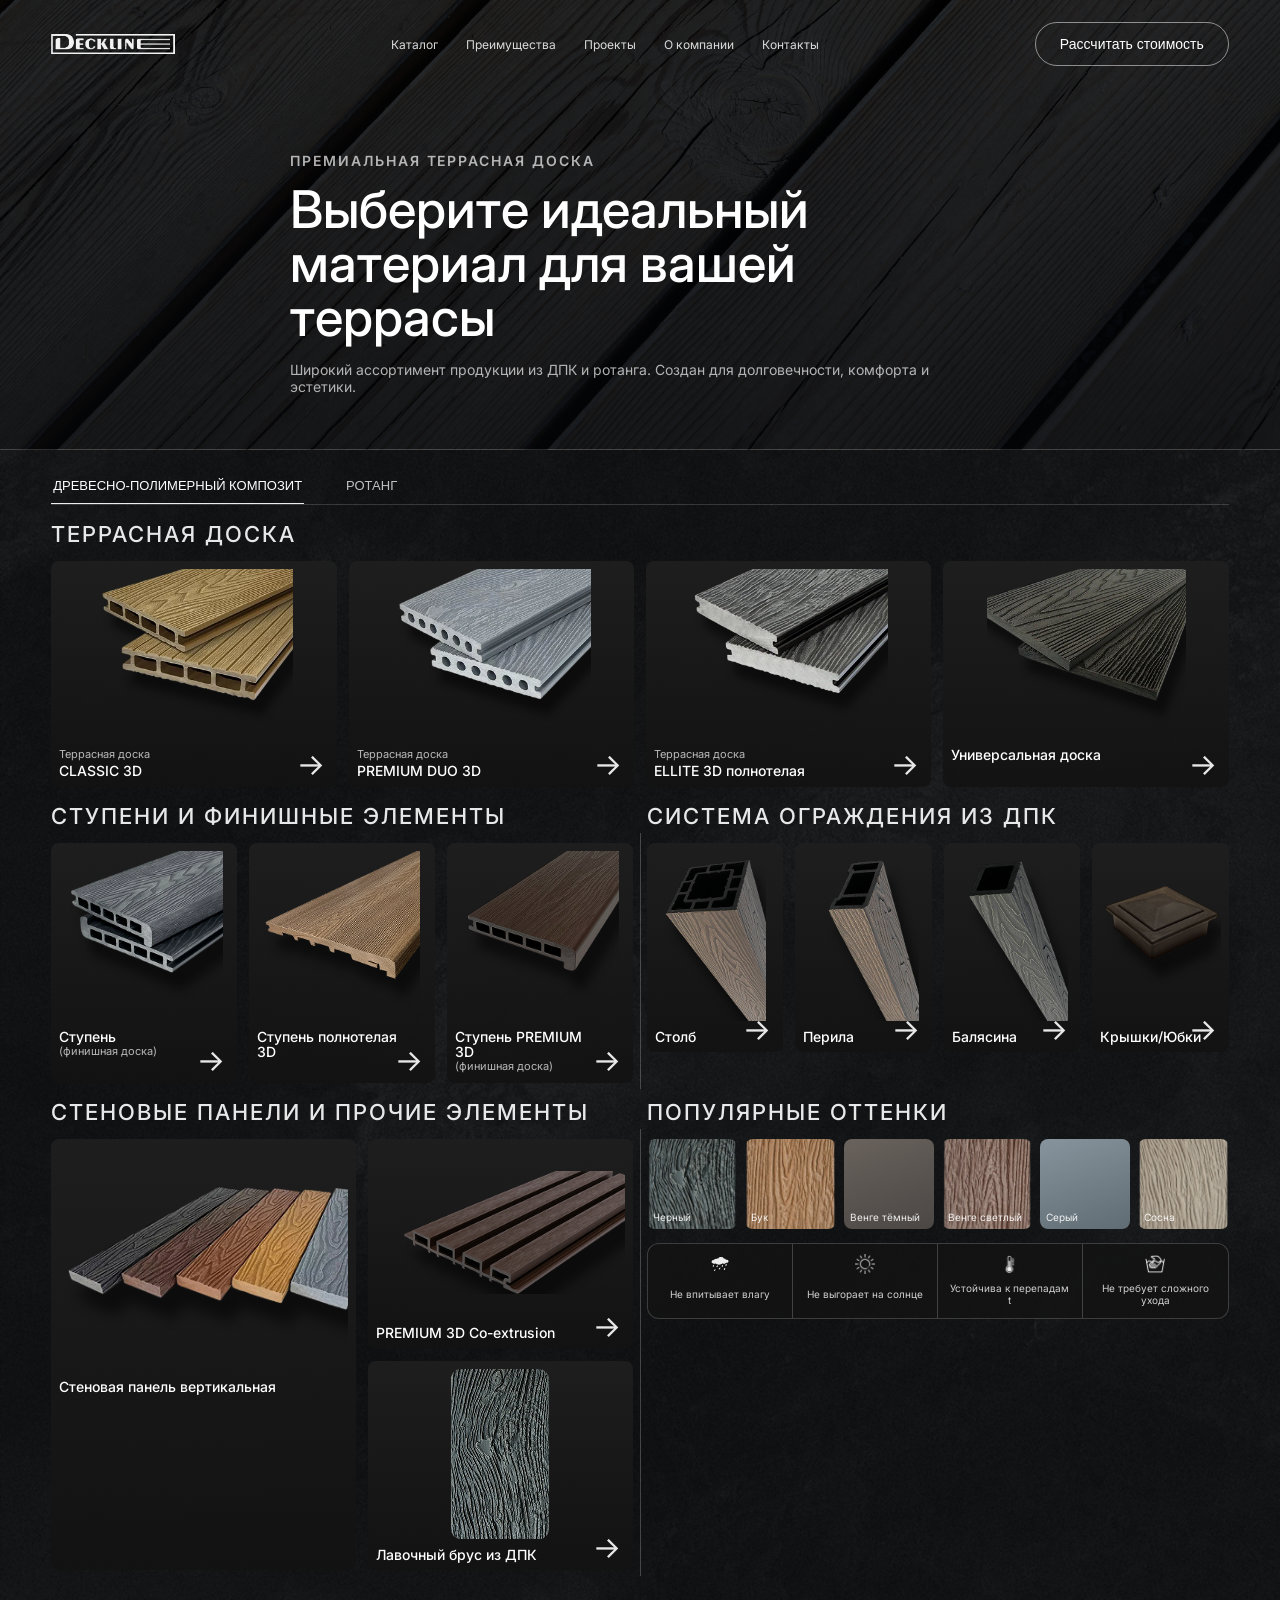
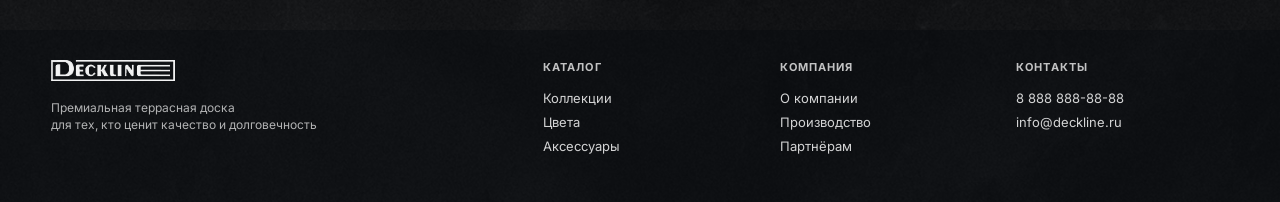
==== catalog.html @ cb23914c "first commit" ====
<!DOCTYPE html>
<html lang="ru">
<head>
  <meta charset="UTF-8">
  <meta name="viewport" content="width=device-width, initial-scale=1.0">
  <title>Deckline - Каталог</title>
  <link rel="stylesheet" href="style.css">
  <link href="https://fonts.googleapis.com/css2?family=Inter:wght@300;400;500;600;700&display=swap" rel="stylesheet">
</head>
<body class="catalog-page">
  <header class="header is-scrolled">
    <div class="container header__inner">
      <a class="logo" href="index.html"><img src="img/logo.png" alt="Deckline"></a>
      <nav class="nav" id="mainNav">
        <a href="catalog.html">Каталог</a>
        <a href="index.html#advantages">Преимущества</a>
        <a href="index.html#projects">Проекты</a>
        <a href="index.html#about">О компании</a>
        <a href="#contacts">Контакты</a>
      </nav>
      <div class="header__actions">
        <button class="button button--outline">Рассчитать стоимость</button>
        <button class="menu-toggle" id="menuToggle" aria-label="Открыть меню">☰</button>
      </div>
    </div>
  </header>

  <main>
    <section class="catalog-hero">
      <div class="catalog-hero__overlay"></div>
      <div class="container catalog-hero__inner">
        <p class="eyebrow">ПРЕМИАЛЬНАЯ ТЕРРАСНАЯ ДОСКА</p>
        <h1>Выберите идеальный<br>материал для вашей террасы</h1>
        <p>Широкий ассортимент продукции из ДПК и ротанга. Создан для долговечности, комфорта и эстетики.</p>
      </div>
    </section>

    <section class="catalog-panel">
      <div class="container">
        <div class="material-tabs">
          <button class="material-tab is-active" data-tab="dpk">ДРЕВЕСНО-ПОЛИМЕРНЫЙ КОМПОЗИТ</button>
          <button class="material-tab" data-tab="rotang">РОТАНГ</button>
        </div>

        <div class="material-content is-active" data-content="dpk">
          <div class="catalog-block">
            <h3>ТЕРРАСНАЯ ДОСКА</h3>
            <div class="catalog-cards catalog-cards--4">
              <article class="product-card"><div class="product-visual wood-1"></div><p class="product-card__meta">Террасная доска</p><h4>CLASSIC 3D</h4><span class="product-card__arrow">→</span></article>
              <article class="product-card"><div class="product-visual wood-2"></div><p class="product-card__meta">Террасная доска</p><h4>PREMIUM DUO 3D</h4><span class="product-card__arrow">→</span></article>
              <article class="product-card"><div class="product-visual wood-3"></div><p class="product-card__meta">Террасная доска</p><h4>ELLITE 3D полнотелая</h4><span class="product-card__arrow">→</span></article>
              <article class="product-card"><div class="product-visual wood-4"></div><h4>Универсальная доска</h4><span class="product-card__arrow">→</span></article>
            </div>
          </div>

          <div class="catalog-two-cols">
            <div class="catalog-block">
              <h3>СТУПЕНИ И ФИНИШНЫЕ ЭЛЕМЕНТЫ</h3>
              <div class="catalog-cards catalog-cards--3">
                <article class="product-card"><div class="product-visual gray-1"></div><h4>Ступень</h4><p class="product-card__meta">(финишная доска)</p><span class="product-card__arrow">→</span></article>
                <article class="product-card"><div class="product-visual beige-1"></div><h4>Ступень полнотелая 3D</h4><span class="product-card__arrow">→</span></article>
                <article class="product-card"><div class="product-visual brown-1"></div><h4>Ступень PREMIUM 3D</h4><p class="product-card__meta">(финишная доска)</p><span class="product-card__arrow">→</span></article>
              </div>
            </div>
            <div class="catalog-block">
              <h3>СИСТЕМА ОГРАЖДЕНИЯ ИЗ ДПК</h3>
              <div class="catalog-cards catalog-cards--4">
                <article class="product-card"><div class="product-visual dark-1"></div><h4>Столб</h4><span class="product-card__arrow">→</span></article>
                <article class="product-card"><div class="product-visual dark-2"></div><h4>Перила</h4><span class="product-card__arrow">→</span></article>
                <article class="product-card"><div class="product-visual dark-3"></div><h4>Балясина</h4><span class="product-card__arrow">→</span></article>
                <article class="product-card"><div class="product-visual dark-4"></div><h4>Крышки/Юбки</h4><span class="product-card__arrow">→</span></article>
              </div>
            </div>
          </div>

          <div class="catalog-two-cols">
            <div class="catalog-block">
              <h3>СТЕНОВЫЕ ПАНЕЛИ И ПРОЧИЕ ЭЛЕМЕНТЫ</h3>
              <div class="catalog-cards catalog-cards--2">
                <article class="product-card product-card--tall"><div class="product-visual panel-1"></div><h4>Стеновая панель вертикальная</h4></article>
                <div class="catalog-stack">
                  <article class="product-card"><div class="product-visual panel-2"></div><h4>PREMIUM 3D Co-extrusion</h4><span class="product-card__arrow">→</span></article>
                  <article class="product-card"><div class="product-visual panel-3"></div><h4>Лавочный брус из ДПК</h4><span class="product-card__arrow">→</span></article>
                </div>
              </div>
            </div>
            <div class="catalog-block">
              <h3>ПОПУЛЯРНЫЕ ОТТЕНКИ</h3>
              <div class="shades-row">
                <div class="shade shade-1"><span>Черный</span></div>
                <div class="shade shade-2"><span>Бук</span></div>
                <div class="shade shade-3"><span>Венге тёмный</span></div>
                <div class="shade shade-4"><span>Венге светлый</span></div>
                <div class="shade shade-5"><span>Серый</span></div>
                <div class="shade shade-6"><span>Сосна</span></div>
              </div>
              <div class="feature-mini">
                <div><img src="img/pain.png" alt="">Не впитывает влагу</div>
                <div><img src="img/san.png" alt="">Не выгорает на солнце</div>
                <div><img src="img/temp.png" alt="">Устойчива к перепадам t</div>
                <div><img src="img/woter.png" alt="">Не требует сложного ухода</div>
              </div>
            </div>
          </div>
        </div>

        <div class="material-content" data-content="rotang">
          <div class="catalog-block">
            <h3>РОТАНГ</h3>
            <div class="catalog-cards catalog-cards--4">
              <article class="product-card"><div class="product-visual rattan-1"></div><h4>Искусственный ротанг «ПМ-6»</h4><span class="product-card__arrow">→</span></article>
              <article class="product-card"><div class="product-visual rattan-2"></div><h4>Искусственный ротанг «ПМ-9»</h4><span class="product-card__arrow">→</span></article>
              <article class="product-card"><div class="product-visual rattan-3"></div><h4>Искусственный ротанг «ЛЕНТА»</h4><span class="product-card__arrow">→</span></article>
              <article class="product-card"><div class="product-visual rattan-4"></div><h4>Искусственный ротанг «ТРУБКА»</h4><span class="product-card__arrow">→</span></article>
            </div>
          </div>
        </div>
      </div>
    </section>
  </main>

  <footer class="footer" id="contacts">
    <div class="container footer__inner">
      <div class="footer__brand">
        <a class="logo" href="index.html"><img src="img/logo.png" alt="Deckline"></a>
        <p>Премиальная террасная доска<br>для тех, кто ценит качество и долговечность</p>
      </div>
      <div class="footer__column">
        <h4>КАТАЛОГ</h4>
        <a href="#">Коллекции</a>
        <a href="#">Цвета</a>
        <a href="#">Аксессуары</a>
      </div>
      <div class="footer__column">
        <h4>КОМПАНИЯ</h4>
        <a href="#">О компании</a>
        <a href="#">Производство</a>
        <a href="#">Партнёрам</a>
      </div>
      <div class="footer__column">
        <h4>КОНТАКТЫ</h4>
        <a href="tel:+78888888888">8 888 888-88-88</a>
        <a href="mailto:info@deckline.ru">info@deckline.ru</a>
      </div>
    </div>
  </footer>

  <div class="product-modal" id="productModal" aria-hidden="true">
    <div class="product-modal__backdrop" id="productModalBackdrop"></div>
    <div class="product-modal__dialog" role="dialog" aria-modal="true" aria-labelledby="productModalTitle">
      <button class="product-modal__close" id="productModalClose" aria-label="Закрыть карточку товара">×</button>

      <div class="product-modal__layout">
        <section class="product-modal__gallery">
          <div class="product-modal__main-image product-visual wood-1" id="productMainImage"></div>
          <div class="product-modal__thumbs" id="productThumbs"></div>
        </section>

        <section class="product-modal__info">
          <p class="eyebrow">КАРТОЧКА ТОВАРА</p>
          <h2 id="productModalTitle">CLASSIC 3D</h2>
          <p class="product-modal__description" id="productDescription">
            Террасная доска с глубоким тиснением под натуральную текстуру дерева для частных и коммерческих объектов.
          </p>

          <div class="size-scheme" id="sizeScheme">
            <h3>Схема размеров</h3>
            <div class="size-scheme__drawing">
              <div class="size-scheme__board"></div>
              <span class="size-label size-label--top" id="sizeLength">2200 мм</span>
              <span class="size-label size-label--left" id="sizeWidth">146 мм</span>
              <span class="size-label size-label--right" id="sizeHeight">23 мм</span>
            </div>
          </div>

          <div class="product-specs">
            <h3>Характеристики</h3>
            <ul id="productSpecsList"></ul>
          </div>
        </section>
      </div>
    </div>
  </div>

  <script src="script.js"></script>
</body>
</html>
---- style.css ----
* {
  margin: 0;
  padding: 0;
  box-sizing: border-box;
}

:root {
  --bg: #0055ff;
  --surface: #ca7506;
  --line: rgba(255, 255, 255, 0.16);
  --text-soft: rgba(255, 255, 255, 0.68);
}

html {
  scroll-behavior: smooth;
}

body {
  font-family: "Inter", sans-serif;
  color: #fff;
  background: var(--bg);
  background-image: url("img/фон сайта.png");
  background-repeat: no-repeat;
  background-position: center top;
  background-size: cover;
  background-attachment: fixed;
  overflow-x: hidden;
}

a {
  color: inherit;
  text-decoration: none;
}

.container {
  width: min(1240px, 92vw);
  margin: 0 auto;
}

.eyebrow {
  letter-spacing: 0.14em;
  font-size: 11px;
  font-weight: 600;
  color: rgba(255, 255, 255, 0.82);
}

.button {
  display: inline-flex;
  align-items: center;
  justify-content: center;
  gap: 12px;
  border-radius: 999px;
  font-size: 14px;
  font-weight: 500;
  border: 1px solid transparent;
  transition: 0.25s ease;
}

.button span {
  font-size: 18px;
  line-height: 1;
}

.button--outline {
  padding: 13px 24px;
  border-color: rgba(255, 255, 255, 0.5);
  background: transparent;
  color: #fff;
}

.button--outline:hover {
  background: rgba(255, 255, 255, 0.12);
}

.button--primary {
  padding: 15px 24px;
  border-color: rgba(255, 255, 255, 0.55);
  background: rgba(6, 7, 10, 0.45);
  width: fit-content;
}

.button--primary:hover {
  background: rgba(255, 255, 255, 0.16);
}

.header {
  position: fixed;
  inset: 0 0 auto;
  z-index: 60;
  padding: 22px 0;
  border-bottom: 1px solid transparent;
  transition: 0.25s ease;
}

.header.is-scrolled {
  background: rgba(7, 9, 13, 0.9);
  backdrop-filter: blur(8px);
  border-bottom-color: var(--line);
}

.header__inner {
  display: flex;
  align-items: center;
  justify-content: space-between;
  gap: 24px;
}

.logo img {
  display: block;
  width: 124px;
  opacity: 0.95;
}

.nav {
  display: flex;
  align-items: center;
  gap: 28px;
}

.nav a {
  font-size: 12px;
  color: rgba(255, 255, 255, 0.84);
}

.header__actions {
  display: flex;
  align-items: center;
  gap: 14px;
}

.menu-toggle {
  width: 42px;
  height: 42px;
  border: 1px solid rgba(255, 255, 255, 0.55);
  border-radius: 50%;
  background: transparent;
  color: #fff;
  font-size: 18px;
  display: none;
}

.hero {
  min-height: 100vh;
  padding: 150px 0 96px;
  background:
    url("img/hero-main.png"),
    linear-gradient(95deg, rgba(4, 5, 9, 0.78), rgba(4, 5, 9, 0.2)),
    radial-gradient(circle at 74% 60%, rgba(246, 142, 34, 0.24), rgba(12, 15, 20, 0)),
    linear-gradient(120deg, #0d1118 0%, #111722 0%, #16120f 0%);
  background-repeat: no-repeat;
  background-size: cover;
  background-position: center;
  position: relative;
  overflow: hidden;
}

.hero::before {
  content: "";
  position: absolute;
  inset: 0;
  background: linear-gradient(to top, rgba(7, 9, 13, 0.9), rgba(7, 9, 13, 0.2) 45%, rgba(7, 9, 13, 0.65));
}

.hero__inner {
  position: relative;
  z-index: 3;
  max-width: 680px;
  margin-left: 120px;
  margin-top: 120px;
  text-align: left;
  min-height: calc(100vh - 260px);
  display: flex;
  flex-direction: column;
}

@media (max-width: 760px) {
  .hero__inner {
    margin-left: 0;
    margin-top: 0;
    min-height: auto;
  }
}

.hero h1 {
  margin-top: 18px;
  font-size: clamp(42px, 6vw, 56px);
  line-height: 0.96;
  font-weight: 500;
}

.hero__description {
  margin-top: 20px;
  max-width: 540px;
  font-size: 14px;
  line-height: 1.6;
  color: var(--text-soft);
}

.hero .button--primary {
  margin-top: 12px;
}

.hero__scroll {
  margin-top: auto;
  padding-top: 26px;
  font-size: 11px;
  color: rgba(255, 255, 255, 0.56);
}

.advantages {
  border-top: 1px solid var(--line);
  border-bottom: 1px solid var(--line);
  background: rgba(10, 13, 19, 0.62);
  padding: 42px 0 48px;
}

.advantages__row {
  margin-top: 18px;
  display: grid;
  grid-template-columns: minmax(240px, 280px) 1fr;
  gap: 30px;
}

.advantages h2 {
  font-size: clamp(34px, 4vw, 44px);
  line-height: 0.98;
  font-weight: 500;
}

.advantages__grid {
  display: grid;
  grid-template-columns: repeat(4, minmax(0, 1fr));
}

.advantage {
  padding: 8px 24px;
  border-left: 1px solid var(--line);
}

.advantage__icon {
  width: 34px;
  height: 34px;
  display: grid;
  place-items: center;
  border: 1px solid rgba(255, 255, 255, 0.38);
  border-radius: 50%;
  margin-bottom: 18px;
  color: rgba(255, 255, 255, 0.84);
}

.advantage__icon img {
  width: 18px;
  height: 18px;
  object-fit: contain;
}

.advantage h3 {
  font-size: 22px;
  font-weight: 500;
  margin-bottom: 6px;
}

.advantage p {
  font-size: 12px;
  color: var(--text-soft);
}

.technology {
  position: relative;
  padding: 34px 0 28px;
  background:
    linear-gradient(to top, rgba(7, 9, 13, 0.74), rgba(7, 9, 13, 0.22)),
    url("img/tehnology.png"),
    radial-gradient(circle at 66% 20%, rgba(93, 123, 152, 0.25), rgba(0, 0, 0, 0)),
    linear-gradient(120deg, #1f1912 0%, #161d2c 52%, #0c111a 100%);
  background-repeat: no-repeat;
  background-position: center;
  background-size: cover;
  border-bottom: 1px solid var(--line);
}

.technology__overlay {
  position: absolute;
  inset: 0;
  background: linear-gradient(to top, rgba(7, 9, 13, 0.66), rgba(7, 9, 13, 0.16));
}

.technology__inner {
  position: relative;
  z-index: 2;
  min-height: 350px;
  display: flex;
  flex-direction: column;
  justify-content: space-between;
}

.technology__top {
  display: block;
}

.technology__lead {
  max-width: 320px;
}

.technology h2 {
  margin-top: 16px;
  font-size: clamp(38px, 4.6vw, 48px);
  line-height: 0.98;
  font-weight: 500;
}

.technology__description {
  margin-top: 16px;
  max-width: 280px;
  color: var(--text-soft);
  line-height: 1.55;
  font-size: 14px;
}

.technology__badges {
  display: flex;
  gap: 12px;
  margin-top: 22px;
}

.technology__badges span {
  width: 44px;
  height: 44px;
  border: 1px solid rgba(255, 255, 255, 0.4);
  border-radius: 50%;
  display: grid;
  place-items: center;
  color: rgba(255, 255, 255, 0.86);
}

.technology__badges img {
  width: 18px;
  height: 18px;
  object-fit: contain;
}

.technology__list {
  margin-top: 30px;
  display: grid;
  grid-template-columns: repeat(3, minmax(0, 1fr));
  gap: 22px;
}

.technology__list div {
  font-size: 13px;
  color: rgba(255, 255, 255, 0.85);
  padding-right: 12px;
  padding-top: 14px;
  border-top: 1px solid rgba(255, 255, 255, 0.35);
  line-height: 1.35;
}

.technology__list b {
  display: inline-block;
  margin-right: 8px;
  color: rgba(255, 255, 255, 0.58);
  font-weight: 500;
}

.catalog {
  padding: 68px 0 74px;
  border-bottom: 1px solid var(--line);
  background: rgba(9, 11, 16, 0.58);
}

.catalog__inner {
  display: grid;
  grid-template-columns: minmax(250px, 360px) 1fr;
  gap: 36px;
  align-items: start;
}

.catalog h2 {
  margin-top: 14px;
  font-size: clamp(36px, 4.3vw, 54px);
  line-height: 0.95;
  font-weight: 500;
}

.catalog__left p {
  margin-top: 18px;
  max-width: 280px;
  font-size: 14px;
  line-height: 1.5;
  color: var(--text-soft);
}

.catalog__left .button {
  margin-top: 28px;
}

.catalog__grid {
  display: grid;
  grid-template-columns: repeat(4, minmax(130px, 1fr));
  gap: 14px;
}

.card {
  height: 330px;
  border-radius: 12px;
  border: none;
  overflow: hidden;
  padding: 18px 14px;
  display: flex;
  flex-direction: column;
  justify-content: flex-end;
  background-size: cover;
  background-position: center;
}

.card h3 {
  font-size: 13px;
  letter-spacing: 0.06em;
  font-weight: 600;
}

.card p {
  margin-top: 4px;
  color: rgba(255, 255, 255, 0.75);
  font-size: 11px;
}

.card--1 {
  background-image: linear-gradient(rgba(20, 13, 8, 0.15), rgba(20, 13, 8, 0.58)), url("img/NATUR.png");
}

.card--2 {
  background-image: linear-gradient(rgba(13, 15, 20, 0.14), rgba(13, 15, 20, 0.58)), url("img/GRAPHITE.png");
}

.card--3 {
  background-image: linear-gradient(rgba(26, 16, 11, 0.16), rgba(26, 16, 11, 0.58)), url("img/BROWN.png");
}

.card--4 {
  background-image: linear-gradient(rgba(29, 23, 18, 0.14), rgba(29, 23, 18, 0.5)), url("img/LIGHT.png");
}

.footer {
  background: rgba(8, 10, 15, 0.62);
  padding: 30px 0 40px;
}

.footer__inner {
  display: grid;
  grid-template-columns: 2.2fr repeat(3, 1fr);
  gap: 24px;
}

.footer__brand p {
  margin-top: 18px;
  max-width: 280px;
  color: var(--text-soft);
  line-height: 1.45;
  font-size: 12px;
}

.footer__column h4 {
  font-size: 11px;
  letter-spacing: 0.1em;
  margin-bottom: 16px;
  color: rgba(255, 255, 255, 0.75);
}

.footer__column a {
  display: block;
  margin-bottom: 8px;
  font-size: 13px;
  color: rgba(255, 255, 255, 0.82);
}

@media (max-width: 1080px) {
  .nav {
    position: fixed;
    top: 86px;
    right: 4vw;
    left: 4vw;
    background: rgba(9, 12, 18, 0.98);
    border: 1px solid var(--line);
    border-radius: 14px;
    padding: 16px;
    flex-direction: column;
    align-items: flex-start;
    transform: scale(0.97);
    opacity: 0;
    pointer-events: none;
    transition: 0.2s ease;
  }

  .nav.is-open {
    opacity: 1;
    pointer-events: auto;
    transform: scale(1);
  }

  .menu-toggle {
    display: inline-grid;
    place-items: center;
  }

  .header__actions .button {
    display: none;
  }

  .advantages__grid {
    grid-template-columns: repeat(2, minmax(0, 1fr));
  }

  .catalog__grid {
    grid-template-columns: repeat(2, minmax(130px, 1fr));
  }

  .footer__inner {
    grid-template-columns: repeat(2, 1fr);
  }
}

@media (max-width: 760px) {
  .hero {
    min-height: 86vh;
  }

  .advantages__row,
  .catalog__inner,
  .technology__list,
  .footer__inner {
    grid-template-columns: 1fr;
  }

  .advantages__grid {
    grid-template-columns: 1fr;
  }

  .advantage {
    border-left: none;
    border-top: 1px solid var(--line);
    padding: 18px 0;
  }

  .technology__top {
    flex-direction: column;
    align-items: flex-start;
  }

  .catalog__grid {
    grid-template-columns: 1fr 1fr;
  }

  .card {
    height: 240px;
  }
}

.catalog-page {
  background-color: transparent;
}

.catalog-hero {
  position: relative;
  padding: 136px 0 54px;
  border-bottom: 1px solid var(--line);
  background:
    url("img/catalog-bg.png") center center / cover no-repeat;
}

.catalog-hero__overlay {
  position: absolute;
  inset: 0;
  background: linear-gradient(
    to top,
    rgba(6, 8, 13, 0.45),
    rgba(6, 8, 13, 0.08)
  );
}

.catalog-hero__inner {
  position: relative;
  z-index: 2;
  max-width: 700px;
}
.catalog-hero h1 {
  margin-top: 14px;
  font-size: clamp(36px, 5vw, 52px);
  line-height: 1.04;
  font-weight: 500;
}

.catalog-hero p {
  margin-top: 16px;
  color: var(--text-soft);
  font-size: 14px;
}

.catalog-panel {
  padding: 16px 0 44px;
  background: rgba(7, 10, 15, 0.34);
}

.material-tabs {
  display: flex;
  gap: 40px;
  border-bottom: 1px solid var(--line);
  margin-bottom: 16px;
}

.material-tab {
  background: transparent;
  color: rgba(255, 255, 255, 0.74);
  border: none;
  border-bottom: 1px solid transparent;
  padding: 12px 2px 10px;
  font-size: 13px;
  letter-spacing: 0;
  font-weight: 500;
  cursor: pointer;
}

.material-tab.is-active {
  color: #fff;
  border-bottom-color: rgba(255, 255, 255, 0.92);
}

.material-content {
  display: none;
}

.material-content.is-active {
  display: block;
}

.catalog-block {
  margin-bottom: 16px;
  border: none;
  border-radius: 0;
  padding: 0;
  background: transparent;
}

.catalog-block h3 {
  font-size: 22px;
  letter-spacing: 0.09em;
  color: rgba(255, 255, 255, 0.9);
  margin-bottom: 14px;
  font-weight: 500;
}

.catalog-cards {
  display: grid;
  gap: 12px;
}

.catalog-cards--4 {
  grid-template-columns: repeat(4, minmax(0, 1fr));
}

.catalog-cards--3 {
  grid-template-columns: repeat(3, minmax(0, 1fr));
}

.catalog-cards--2 {
  grid-template-columns: 1.15fr 1fr;
}

.catalog-two-cols {
  display: grid;
  grid-template-columns: 1fr 1fr;
  gap: 14px;
  position: relative;
}

.catalog-two-cols::before {
  content: "";
  position: absolute;
  left: 50%;
  top: 30px;
  bottom: 10px;
  width: 1px;
  background: rgba(255, 255, 255, 0.22);
}

.catalog-stack {
  display: grid;
  gap: 12px;
}

.product-card {
  border: none;
  border-radius: 8px;
  padding: 8px;
  background: linear-gradient(180deg, rgba(30, 30, 30, 0.96), rgba(18, 18, 18, 0.92));
  cursor: pointer;
  transition: transform 0.2s ease, box-shadow 0.2s ease;
  position: relative;
}

.product-card:hover {
  transform: translateY(-2px);
  box-shadow: 0 8px 24px rgba(0, 0, 0, 0.36);
}

.product-visual {
  height: 170px;
  border-radius: 6px;
  margin-bottom: 8px;
  border: none;
  background-size: contain;
  background-position: center center;
  background-repeat: no-repeat;
}

.product-card--tall .product-visual {
  height: 224px;
}

.product-card h4 {
  font-size: 14px;
  font-weight: 500;
  line-height: 1.1;
  max-width: 86%;
}

.product-card__meta {
  font-size: 11px;
  color: rgba(255, 255, 255, 0.7);
  margin-bottom: 2px;
}

.product-card__arrow {
  position: absolute;
  right: 12px;
  bottom: 8px;
  font-size: 30px;
  color: rgba(255, 255, 255, 0.9);
  line-height: 1;
}

.shades-row {
  display: grid;
  grid-template-columns: repeat(6, minmax(0, 1fr));
  gap: 8px;
}

.shade {
  border-radius: 8px;
  height: 90px;
  border: none;
  position: relative;
  overflow: hidden;
  background-size: cover;
  background-position: center;
}

.shade span {
  position: absolute;
  left: 6px;
  right: 6px;
  bottom: 6px;
  font-size: 10px;
  color: rgba(255, 255, 255, 0.9);
}

.feature-mini {
  margin-top: 14px;
  display: grid;
  grid-template-columns: repeat(4, minmax(0, 1fr));
  gap: 0;
  border: 1px solid rgba(255, 255, 255, 0.18);
  border-radius: 12px;
  overflow: hidden;
  background: rgba(20, 20, 20, 0.84);
}

.feature-mini div {
  border: none;
  border-right: 1px solid rgba(255, 255, 255, 0.2);
  padding: 10px 10px 12px;
  text-align: center;
  font-size: 10px;
  color: rgba(255, 255, 255, 0.8);
  display: grid;
  gap: 8px;
  justify-items: center;
}

.feature-mini div:last-child {
  border-right: none;
}

.feature-mini img {
  width: 20px;
  height: 20px;
  object-fit: contain;
}

.wood-1 { background-image: url("img/CLASSIC 3D.png"); }
.wood-2 { background-image: url("img/PREMIUM DUO 3D.png"); }
.wood-3 { background-image: url("img/ELLITE 3D.png"); }
.wood-4 { background-image: url("img/universal-board.png"); }
.gray-1 { background-image: url("img/step-finish.png"); }
.beige-1 { background-image: url("img/step-solid-3d.png"); }
.brown-1 { background-image: url("img/step-premium-3d.png"); }
.dark-1 { background-image: url("img/post.png"); }
.dark-2 { background-image: url("img/rail.png"); }
.dark-3 { background-image: url("img/baluster.png"); }
.dark-4 { background-image: url("img/cap-skirt.png"); }
.panel-1 { background-image: url("img/wall-panel.png"); }
.panel-2 { background-image: url("img/PREMIUM Co extrusion.png"); }
.panel-3 { background-image: url("img/bench-beam.png"); }
.shade-1 { background-image: url("img/GRAPHITE.png"); }
.shade-2 { background-image: url("img/NATUR.png"); }
.shade-3 { background: linear-gradient(160deg, #69625d, #4b4744); }
.shade-4 { background-image: url("img/BROWN.png"); }
.shade-5 { background: linear-gradient(160deg, #87949d, #5f6c73); }
.shade-6 { background-image: url("img/LIGHT.png"); }
.rattan-1 { background: radial-gradient(circle at 12px 12px, #b58b85 8px, #7f5f5a 9px); background-size: 24px 24px; }
.rattan-2 { background: radial-gradient(circle at 12px 12px, #9da2a6 8px, #666f79 9px); background-size: 24px 24px; }
.rattan-3 { background: repeating-linear-gradient(45deg, #84715f 0 10px, #5f4f43 10px 20px); }
.rattan-4 { background: repeating-linear-gradient(0deg, #5e57aa 0 8px, #3f3a78 8px 16px); }

body.modal-open .header,
body.modal-open main,
body.modal-open .footer {
  filter: blur(8px);
}

body.modal-open {
  overflow: hidden;
}

.product-modal {
  position: fixed;
  inset: 0;
  z-index: 120;
  display: none;
}

.product-modal.is-open {
  display: block;
}

.product-modal__backdrop {
  position: absolute;
  inset: 0;
  background: rgba(2, 4, 8, 0.54);
}

.product-modal__dialog {
  position: relative;
  width: min(1040px, 92vw);
  max-height: 90vh;
  overflow: auto;
  margin: 5vh auto;
  border-radius: 16px;
  border: 1px solid rgba(255, 255, 255, 0.2);
  background: linear-gradient(145deg, #0d121b, #090c12);
  box-shadow: 0 22px 70px rgba(0, 0, 0, 0.56);
  padding: 22px;
}

.product-modal__close {
  position: absolute;
  right: 14px;
  top: 12px;
  width: 36px;
  height: 36px;
  border-radius: 50%;
  border: 1px solid rgba(255, 255, 255, 0.32);
  background: rgba(11, 15, 22, 0.82);
  color: #fff;
  font-size: 24px;
  line-height: 1;
  cursor: pointer;
}

.product-modal__layout {
  display: grid;
  grid-template-columns: minmax(280px, 420px) 1fr;
  gap: 24px;
}

.product-modal__main-image {
  height: 280px;
  border-radius: 12px;
  margin-bottom: 10px;
}

.product-modal__thumbs {
  display: grid;
  grid-template-columns: repeat(3, minmax(0, 1fr));
  gap: 8px;
}

.product-modal__thumb {
  height: 82px;
  border-radius: 8px;
  border: 1px solid rgba(255, 255, 255, 0.26);
  cursor: pointer;
  opacity: 0.85;
}

.product-modal__thumb.is-active {
  opacity: 1;
  border-color: rgba(255, 255, 255, 0.58);
}

.product-modal__info h2 {
  margin-top: 8px;
  font-size: 30px;
  font-weight: 500;
}

.product-modal__description {
  margin-top: 14px;
  color: var(--text-soft);
  line-height: 1.5;
  font-size: 14px;
}

.size-scheme,
.product-specs {
  margin-top: 18px;
  border: 1px solid rgba(255, 255, 255, 0.16);
  border-radius: 12px;
  padding: 14px;
  background: rgba(255, 255, 255, 0.03);
}

.size-scheme h3,
.product-specs h3 {
  font-size: 14px;
  margin-bottom: 10px;
}

.size-scheme__drawing {
  position: relative;
  height: 148px;
  border-radius: 8px;
  border: 1px dashed rgba(255, 255, 255, 0.2);
}

.size-scheme__board {
  position: absolute;
  left: 18%;
  top: 34%;
  width: 64%;
  height: 38%;
  border-radius: 8px;
  border: 1px solid rgba(255, 255, 255, 0.35);
  background: linear-gradient(145deg, rgba(216, 165, 113, 0.2), rgba(46, 36, 28, 0.2));
}

.size-label {
  position: absolute;
  font-size: 12px;
  color: rgba(255, 255, 255, 0.84);
  background: rgba(5, 8, 12, 0.75);
  padding: 2px 6px;
  border-radius: 6px;
}

.size-label--top {
  left: 50%;
  top: 6px;
  transform: translateX(-50%);
}

.size-label--left {
  left: 8px;
  top: 50%;
  transform: translateY(-50%);
}

.size-label--right {
  right: 8px;
  top: 50%;
  transform: translateY(-50%);
}

.product-specs ul {
  list-style: none;
  display: grid;
  gap: 8px;
}

.product-specs li {
  padding: 8px 10px;
  border-radius: 8px;
  border: 1px solid rgba(255, 255, 255, 0.15);
  font-size: 13px;
  color: rgba(255, 255, 255, 0.88);
}

@media (max-width: 1080px) {
  .catalog-cards--4 {
    grid-template-columns: repeat(2, minmax(0, 1fr));
  }

  .shades-row {
    grid-template-columns: repeat(3, minmax(0, 1fr));
  }

  .feature-mini {
    grid-template-columns: repeat(2, minmax(0, 1fr));
  }

  .material-tab {
    font-size: 16px;
  }

  .catalog-two-cols::before {
    display: none;
  }

  .product-modal__layout {
    grid-template-columns: 1fr;
  }
}

@media (max-width: 760px) {
  .catalog-two-cols,
  .catalog-cards--3,
  .catalog-cards--2 {
    grid-template-columns: 1fr;
  }

  .catalog-cards--4 {
    grid-template-columns: 1fr;
  }

  .shades-row,
  .feature-mini {
    grid-template-columns: 1fr 1fr;
  }

  .feature-mini div {
    border-right: none;
    border-bottom: 1px solid rgba(255, 255, 255, 0.2);
  }

  .feature-mini div:nth-last-child(-n+2) {
    border-bottom: none;
  }
}
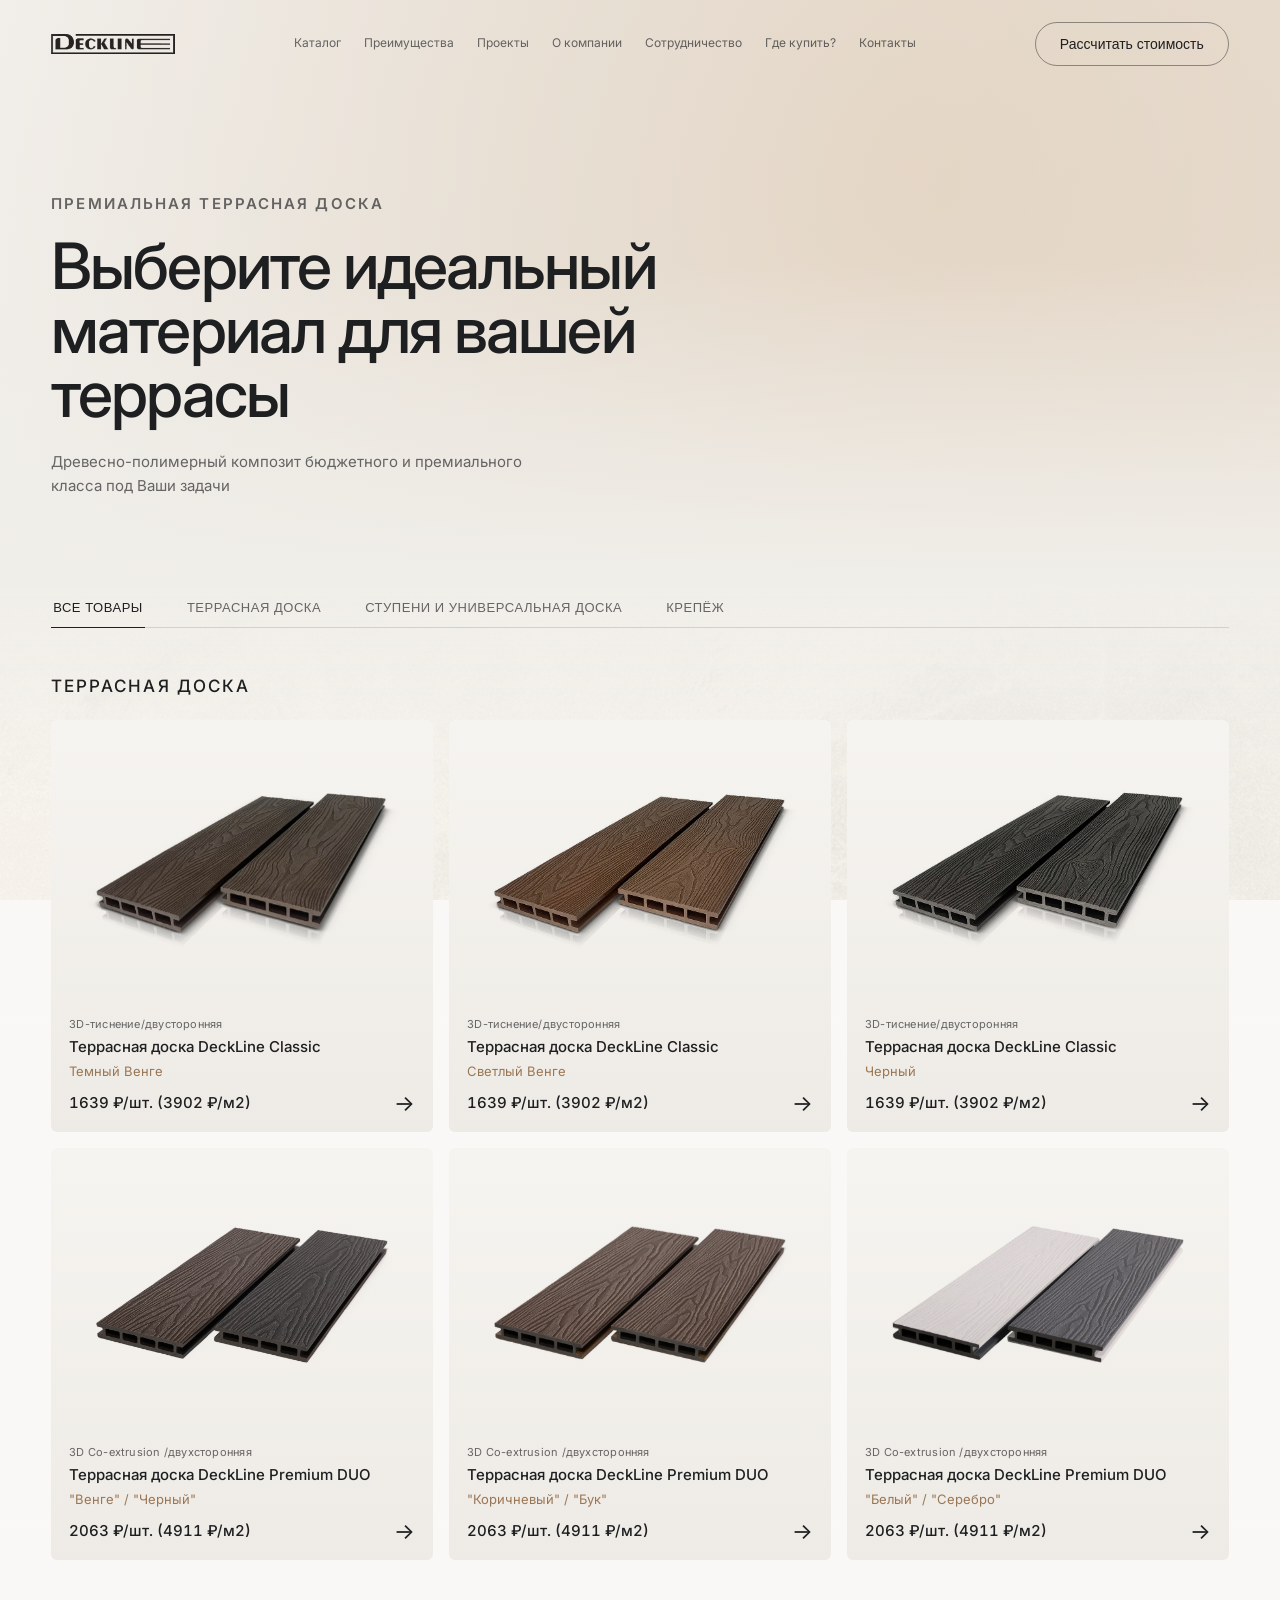
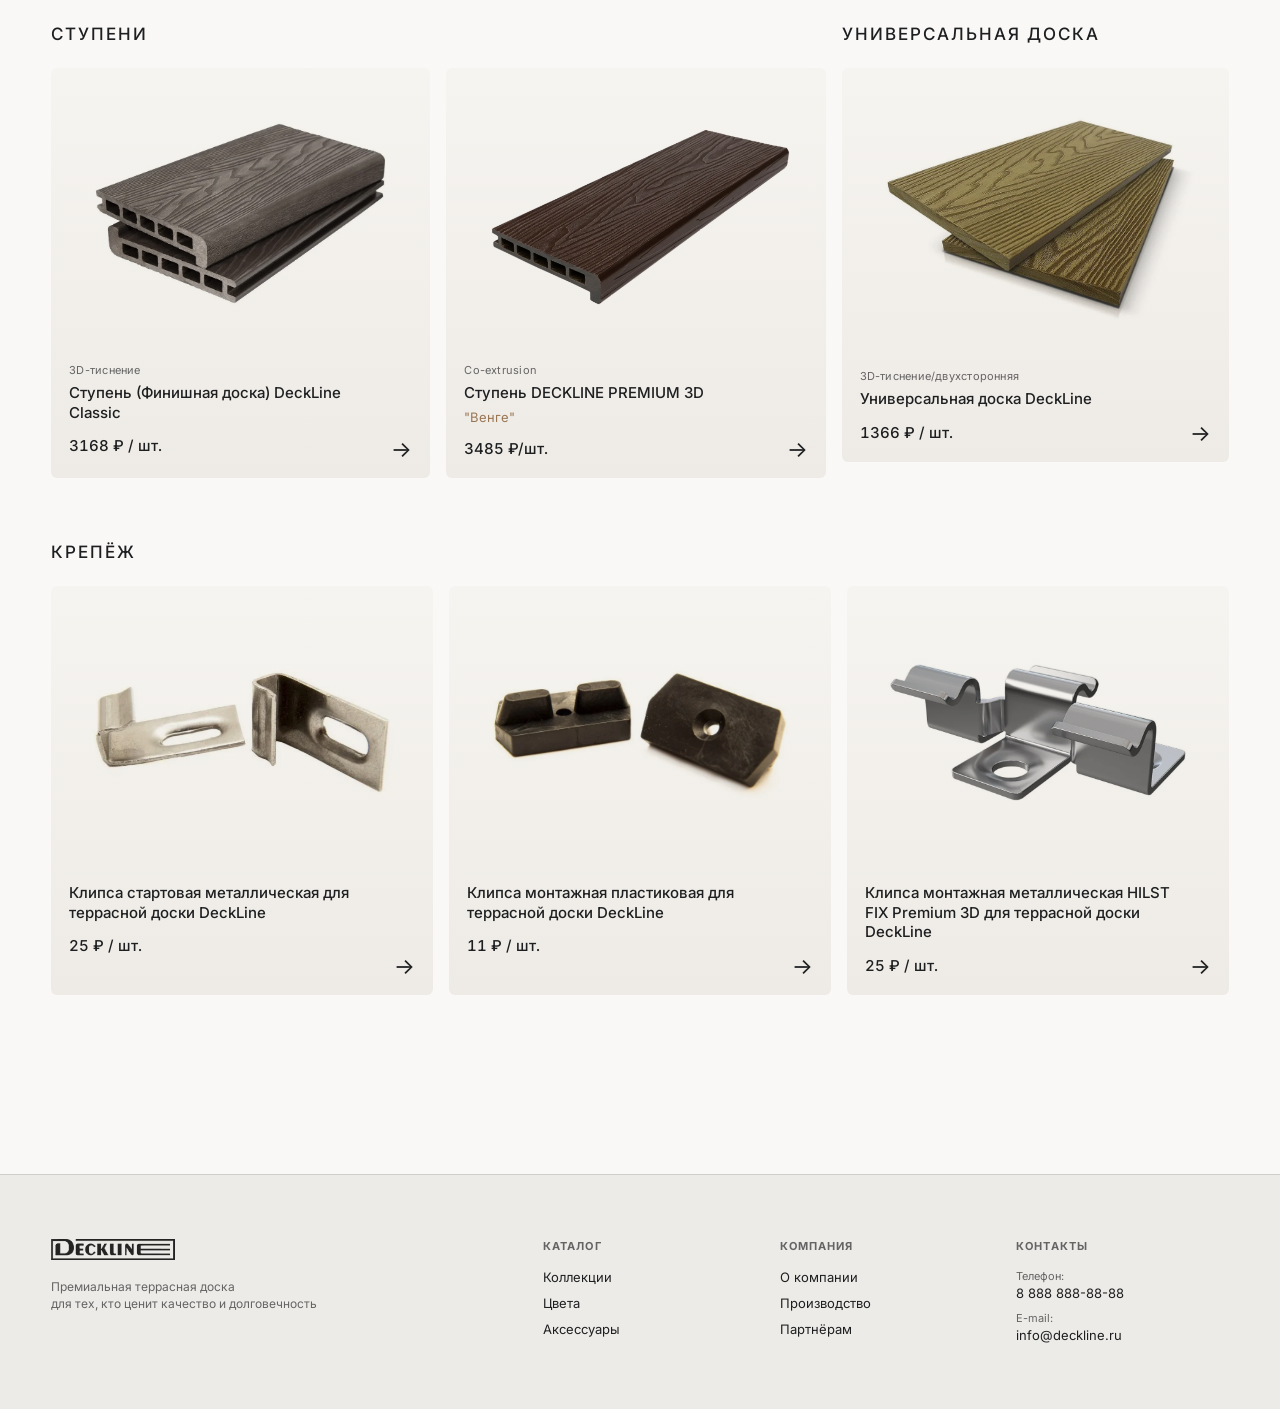
==== commit 32700004: "обновленный дизайн и каталог Deckline" ====
--- a/catalog.html
+++ b/catalog.html
@@ -16,6 +16,8 @@
         <a href="index.html#advantages">Преимущества</a>
         <a href="index.html#projects">Проекты</a>
         <a href="index.html#about">О компании</a>
+        <a href="#contacts">Сотрудничество</a>
+        <a href="#contacts">Где купить?</a>
         <a href="#contacts">Контакты</a>
       </nav>
       <div class="header__actions">
@@ -31,87 +33,154 @@
       <div class="container catalog-hero__inner">
         <p class="eyebrow">ПРЕМИАЛЬНАЯ ТЕРРАСНАЯ ДОСКА</p>
         <h1>Выберите идеальный<br>материал для вашей террасы</h1>
-        <p>Широкий ассортимент продукции из ДПК и ротанга. Создан для долговечности, комфорта и эстетики.</p>
+        <p>Древесно-полимерный композит бюджетного и премиального класса под Ваши задачи</p>
       </div>
     </section>
 
     <section class="catalog-panel">
       <div class="container">
-        <div class="material-tabs">
-          <button class="material-tab is-active" data-tab="dpk">ДРЕВЕСНО-ПОЛИМЕРНЫЙ КОМПОЗИТ</button>
-          <button class="material-tab" data-tab="rotang">РОТАНГ</button>
+        <div class="material-tabs" role="tablist" aria-label="Категории каталога">
+          <button class="material-tab is-active" type="button" data-tab="all">ВСЕ ТОВАРЫ</button>
+          <button class="material-tab" type="button" data-tab="board">ТЕРРАСНАЯ ДОСКА</button>
+          <button class="material-tab" type="button" data-tab="step">СТУПЕНИ И УНИВЕРСАЛЬНАЯ ДОСКА</button>
+          <button class="material-tab" type="button" data-tab="clip">КРЕПЁЖ</button>
         </div>
 
-        <div class="material-content is-active" data-content="dpk">
-          <div class="catalog-block">
+        <div class="material-content is-active">
+          <div class="catalog-block" id="boards" data-group="board">
             <h3>ТЕРРАСНАЯ ДОСКА</h3>
-            <div class="catalog-cards catalog-cards--4">
-              <article class="product-card"><div class="product-visual wood-1"></div><p class="product-card__meta">Террасная доска</p><h4>CLASSIC 3D</h4><span class="product-card__arrow">→</span></article>
-              <article class="product-card"><div class="product-visual wood-2"></div><p class="product-card__meta">Террасная доска</p><h4>PREMIUM DUO 3D</h4><span class="product-card__arrow">→</span></article>
-              <article class="product-card"><div class="product-visual wood-3"></div><p class="product-card__meta">Террасная доска</p><h4>ELLITE 3D полнотелая</h4><span class="product-card__arrow">→</span></article>
-              <article class="product-card"><div class="product-visual wood-4"></div><h4>Универсальная доска</h4><span class="product-card__arrow">→</span></article>
-            </div>
-          </div>
-
-          <div class="catalog-two-cols">
-            <div class="catalog-block">
-              <h3>СТУПЕНИ И ФИНИШНЫЕ ЭЛЕМЕНТЫ</h3>
-              <div class="catalog-cards catalog-cards--3">
-                <article class="product-card"><div class="product-visual gray-1"></div><h4>Ступень</h4><p class="product-card__meta">(финишная доска)</p><span class="product-card__arrow">→</span></article>
-                <article class="product-card"><div class="product-visual beige-1"></div><h4>Ступень полнотелая 3D</h4><span class="product-card__arrow">→</span></article>
-                <article class="product-card"><div class="product-visual brown-1"></div><h4>Ступень PREMIUM 3D</h4><p class="product-card__meta">(финишная доска)</p><span class="product-card__arrow">→</span></article>
-              </div>
-            </div>
-            <div class="catalog-block">
-              <h3>СИСТЕМА ОГРАЖДЕНИЯ ИЗ ДПК</h3>
-              <div class="catalog-cards catalog-cards--4">
-                <article class="product-card"><div class="product-visual dark-1"></div><h4>Столб</h4><span class="product-card__arrow">→</span></article>
-                <article class="product-card"><div class="product-visual dark-2"></div><h4>Перила</h4><span class="product-card__arrow">→</span></article>
-                <article class="product-card"><div class="product-visual dark-3"></div><h4>Балясина</h4><span class="product-card__arrow">→</span></article>
-                <article class="product-card"><div class="product-visual dark-4"></div><h4>Крышки/Юбки</h4><span class="product-card__arrow">→</span></article>
-              </div>
-            </div>
-          </div>
-
-          <div class="catalog-two-cols">
-            <div class="catalog-block">
-              <h3>СТЕНОВЫЕ ПАНЕЛИ И ПРОЧИЕ ЭЛЕМЕНТЫ</h3>
-              <div class="catalog-cards catalog-cards--2">
-                <article class="product-card product-card--tall"><div class="product-visual panel-1"></div><h4>Стеновая панель вертикальная</h4></article>
-                <div class="catalog-stack">
-                  <article class="product-card"><div class="product-visual panel-2"></div><h4>PREMIUM 3D Co-extrusion</h4><span class="product-card__arrow">→</span></article>
-                  <article class="product-card"><div class="product-visual panel-3"></div><h4>Лавочный брус из ДПК</h4><span class="product-card__arrow">→</span></article>
-                </div>
-              </div>
-            </div>
-            <div class="catalog-block">
-              <h3>ПОПУЛЯРНЫЕ ОТТЕНКИ</h3>
-              <div class="shades-row">
-                <div class="shade shade-1"><span>Черный</span></div>
-                <div class="shade shade-2"><span>Бук</span></div>
-                <div class="shade shade-3"><span>Венге тёмный</span></div>
-                <div class="shade shade-4"><span>Венге светлый</span></div>
-                <div class="shade shade-5"><span>Серый</span></div>
-                <div class="shade shade-6"><span>Сосна</span></div>
-              </div>
-              <div class="feature-mini">
-                <div><img src="img/pain.png" alt="">Не впитывает влагу</div>
-                <div><img src="img/san.png" alt="">Не выгорает на солнце</div>
-                <div><img src="img/temp.png" alt="">Устойчива к перепадам t</div>
-                <div><img src="img/woter.png" alt="">Не требует сложного ухода</div>
-              </div>
-            </div>
-          </div>
-        </div>
-
-        <div class="material-content" data-content="rotang">
-          <div class="catalog-block">
-            <h3>РОТАНГ</h3>
-            <div class="catalog-cards catalog-cards--4">
-              <article class="product-card"><div class="product-visual rattan-1"></div><h4>Искусственный ротанг «ПМ-6»</h4><span class="product-card__arrow">→</span></article>
-              <article class="product-card"><div class="product-visual rattan-2"></div><h4>Искусственный ротанг «ПМ-9»</h4><span class="product-card__arrow">→</span></article>
-              <article class="product-card"><div class="product-visual rattan-3"></div><h4>Искусственный ротанг «ЛЕНТА»</h4><span class="product-card__arrow">→</span></article>
-              <article class="product-card"><div class="product-visual rattan-4"></div><h4>Искусственный ротанг «ТРУБКА»</h4><span class="product-card__arrow">→</span></article>
+            <div class="catalog-cards catalog-cards--3">
+              <article class="product-card" tabindex="0" role="button" data-name="Террасная доска DeckLine Classic" data-sub="3D-тиснение/двусторонняя" data-color="Темный Венге" data-price="1639 ₽/шт. (3902 ₽/м2)">
+                <div class="product-visual"><img src="img/products/classic-venge-dark.webp" alt="Террасная доска DeckLine Classic (Темный Венге)" loading="lazy"></div>
+                <div class="product-card__body">
+                  <p class="product-card__meta">3D-тиснение/двусторонняя</p>
+                  <h4>Террасная доска DeckLine Classic</h4>
+                  <p class="product-card__variant">Темный Венге</p>
+                  <p class="product-card__price">1639 ₽/шт. (3902 ₽/м2)</p>
+                </div>
+                <span class="product-card__arrow" aria-hidden="true">→</span>
+              </article>
+              <article class="product-card" tabindex="0" role="button" data-name="Террасная доска DeckLine Classic" data-sub="3D-тиснение/двусторонняя" data-color="Светлый Венге" data-price="1639 ₽/шт. (3902 ₽/м2)">
+                <div class="product-visual"><img src="img/products/classic-venge-light.webp" alt="Террасная доска DeckLine Classic (Светлый Венге)" loading="lazy"></div>
+                <div class="product-card__body">
+                  <p class="product-card__meta">3D-тиснение/двусторонняя</p>
+                  <h4>Террасная доска DeckLine Classic</h4>
+                  <p class="product-card__variant">Светлый Венге</p>
+                  <p class="product-card__price">1639 ₽/шт. (3902 ₽/м2)</p>
+                </div>
+                <span class="product-card__arrow" aria-hidden="true">→</span>
+              </article>
+              <article class="product-card" tabindex="0" role="button" data-name="Террасная доска DeckLine Classic" data-sub="3D-тиснение/двусторонняя" data-color="Черный" data-price="1639 ₽/шт. (3902 ₽/м2)">
+                <div class="product-visual"><img src="img/products/classic-black.webp" alt="Террасная доска DeckLine Classic (Черный)" loading="lazy"></div>
+                <div class="product-card__body">
+                  <p class="product-card__meta">3D-тиснение/двусторонняя</p>
+                  <h4>Террасная доска DeckLine Classic</h4>
+                  <p class="product-card__variant">Черный</p>
+                  <p class="product-card__price">1639 ₽/шт. (3902 ₽/м2)</p>
+                </div>
+                <span class="product-card__arrow" aria-hidden="true">→</span>
+              </article>
+              <article class="product-card" tabindex="0" role="button" data-name="Террасная доска DeckLine Premium DUO" data-sub="3D Co-extrusion /двухсторонняя" data-color="&quot;Венге&quot; / &quot;Черный&quot;" data-price="2063 ₽/шт. (4911 ₽/м2)">
+                <div class="product-visual"><img src="img/products/premium-duo-venge-black.webp" alt="Террасная доска DeckLine Premium DUO (Венге / Черный)" loading="lazy"></div>
+                <div class="product-card__body">
+                  <p class="product-card__meta">3D Co-extrusion /двухсторонняя</p>
+                  <h4>Террасная доска DeckLine Premium DUO</h4>
+                  <p class="product-card__variant">&quot;Венге&quot; / &quot;Черный&quot;</p>
+                  <p class="product-card__price">2063 ₽/шт. (4911 ₽/м2)</p>
+                </div>
+                <span class="product-card__arrow" aria-hidden="true">→</span>
+              </article>
+              <article class="product-card" tabindex="0" role="button" data-name="Террасная доска DeckLine Premium DUO" data-sub="3D Co-extrusion /двухсторонняя" data-color="&quot;Коричневый&quot; / &quot;Бук&quot;" data-price="2063 ₽/шт. (4911 ₽/м2)">
+                <div class="product-visual"><img src="img/products/premium-duo-brown-beech.webp" alt="Террасная доска DeckLine Premium DUO (Коричневый / Бук)" loading="lazy"></div>
+                <div class="product-card__body">
+                  <p class="product-card__meta">3D Co-extrusion /двухсторонняя</p>
+                  <h4>Террасная доска DeckLine Premium DUO</h4>
+                  <p class="product-card__variant">&quot;Коричневый&quot; / &quot;Бук&quot;</p>
+                  <p class="product-card__price">2063 ₽/шт. (4911 ₽/м2)</p>
+                </div>
+                <span class="product-card__arrow" aria-hidden="true">→</span>
+              </article>
+              <article class="product-card" tabindex="0" role="button" data-name="Террасная доска DeckLine Premium DUO" data-sub="3D Co-extrusion /двухсторонняя" data-color="&quot;Белый&quot; / &quot;Серебро&quot;" data-price="2063 ₽/шт. (4911 ₽/м2)">
+                <div class="product-visual"><img src="img/products/premium-duo-white-silver.webp" alt="Террасная доска DeckLine Premium DUO (Белый / Серебро)" loading="lazy"></div>
+                <div class="product-card__body">
+                  <p class="product-card__meta">3D Co-extrusion /двухсторонняя</p>
+                  <h4>Террасная доска DeckLine Premium DUO</h4>
+                  <p class="product-card__variant">&quot;Белый&quot; / &quot;Серебро&quot;</p>
+                  <p class="product-card__price">2063 ₽/шт. (4911 ₽/м2)</p>
+                </div>
+                <span class="product-card__arrow" aria-hidden="true">→</span>
+              </article>
+            </div>
+          </div>
+
+          <div class="catalog-two-cols catalog-two-cols--2-1" data-group="step">
+          <div class="catalog-block" id="steps">
+            <h3>СТУПЕНИ</h3>
+            <div class="catalog-cards catalog-cards--2-eq">
+              <article class="product-card" tabindex="0" role="button" data-name="Ступень (Финишная доска) DeckLine Classic" data-sub="3D-тиснение" data-color="" data-price="3168 ₽ / шт.">
+                <div class="product-visual"><img src="img/products/step-classic.webp" alt="Ступень (Финишная доска) DeckLine Classic" loading="lazy"></div>
+                <div class="product-card__body">
+                  <p class="product-card__meta">3D-тиснение</p>
+                  <h4>Ступень (Финишная доска) DeckLine Classic</h4>
+                  <p class="product-card__price">3168 ₽ / шт.</p>
+                </div>
+                <span class="product-card__arrow" aria-hidden="true">→</span>
+              </article>
+              <article class="product-card" tabindex="0" role="button" data-name="Ступень DECKLINE PREMIUM 3D" data-sub="Co-extrusion" data-color="&quot;Венге&quot;" data-price="3485 ₽/шт.">
+                <div class="product-visual"><img src="img/products/step-premium-venge.webp" alt="Ступень DECKLINE PREMIUM 3D (Венге)" loading="lazy"></div>
+                <div class="product-card__body">
+                  <p class="product-card__meta">Co-extrusion</p>
+                  <h4>Ступень DECKLINE PREMIUM 3D</h4>
+                  <p class="product-card__variant">&quot;Венге&quot;</p>
+                  <p class="product-card__price">3485 ₽/шт.</p>
+                </div>
+                <span class="product-card__arrow" aria-hidden="true">→</span>
+              </article>
+            </div>
+          </div>
+          <div class="catalog-block" id="universal">
+            <h3>УНИВЕРСАЛЬНАЯ ДОСКА</h3>
+            <div class="catalog-cards catalog-cards--1">
+              <article class="product-card" tabindex="0" role="button" data-name="Универсальная доска DeckLine" data-sub="3D-тиснение/двухсторонняя" data-color="" data-price="1366 ₽ / шт.">
+                <div class="product-visual"><img src="img/products/universal-board.webp" alt="Универсальная доска DeckLine" loading="lazy"></div>
+                <div class="product-card__body">
+                  <p class="product-card__meta">3D-тиснение/двухсторонняя</p>
+                  <h4>Универсальная доска DeckLine</h4>
+                  <p class="product-card__price">1366 ₽ / шт.</p>
+                </div>
+                <span class="product-card__arrow" aria-hidden="true">→</span>
+              </article>
+            </div>
+          </div>
+          </div>
+
+          <div class="catalog-block" id="clips" data-group="clip">
+            <h3>КРЕПЁЖ</h3>
+            <div class="catalog-cards catalog-cards--3">
+              <article class="product-card" tabindex="0" role="button" data-name="Клипса стартовая металлическая для террасной доски DeckLine" data-sub="" data-color="" data-price="25 ₽ / шт.">
+                <div class="product-visual"><img src="img/products/clip-start-metal.webp" alt="Клипса стартовая металлическая для террасной доски DeckLine" loading="lazy"></div>
+                <div class="product-card__body">
+                  <h4>Клипса стартовая металлическая для террасной доски DeckLine</h4>
+                  <p class="product-card__price">25 ₽ / шт.</p>
+                </div>
+                <span class="product-card__arrow" aria-hidden="true">→</span>
+              </article>
+              <article class="product-card" tabindex="0" role="button" data-name="Клипса монтажная пластиковая для террасной доски DeckLine" data-sub="" data-color="" data-price="11 ₽ / шт.">
+                <div class="product-visual"><img src="img/products/clip-plastic.webp" alt="Клипса монтажная пластиковая для террасной доски DeckLine" loading="lazy"></div>
+                <div class="product-card__body">
+                  <h4>Клипса монтажная пластиковая для террасной доски DeckLine</h4>
+                  <p class="product-card__price">11 ₽ / шт.</p>
+                </div>
+                <span class="product-card__arrow" aria-hidden="true">→</span>
+              </article>
+              <article class="product-card" tabindex="0" role="button" data-name="Клипса монтажная металлическая HILST FIX Premium 3D для террасной доски DeckLine" data-sub="" data-color="" data-price="25 ₽ / шт.">
+                <div class="product-visual"><img src="img/products/clip-hilst-fix.webp" alt="Клипса монтажная металлическая HILST FIX Premium 3D для террасной доски DeckLine" loading="lazy"></div>
+                <div class="product-card__body">
+                  <h4>Клипса монтажная металлическая HILST FIX Premium 3D для террасной доски DeckLine</h4>
+                  <p class="product-card__price">25 ₽ / шт.</p>
+                </div>
+                <span class="product-card__arrow" aria-hidden="true">→</span>
+              </article>
             </div>
           </div>
         </div>
@@ -139,7 +208,9 @@
       </div>
       <div class="footer__column">
         <h4>КОНТАКТЫ</h4>
+        <p class="footer__label">Телефон:</p>
         <a href="tel:+78888888888">8 888 888-88-88</a>
+        <p class="footer__label">E-mail:</p>
         <a href="mailto:info@deckline.ru">info@deckline.ru</a>
       </div>
     </div>
@@ -152,27 +223,16 @@
 
       <div class="product-modal__layout">
         <section class="product-modal__gallery">
-          <div class="product-modal__main-image product-visual wood-1" id="productMainImage"></div>
-          <div class="product-modal__thumbs" id="productThumbs"></div>
+          <div class="product-modal__main-image" id="productMainImage"><img src="" alt=""></div>
         </section>
 
         <section class="product-modal__info">
-          <p class="eyebrow">КАРТОЧКА ТОВАРА</p>
+          <p class="eyebrow" id="productModalMeta">КАРТОЧКА ТОВАРА</p>
           <h2 id="productModalTitle">CLASSIC 3D</h2>
           <p class="product-modal__description" id="productDescription">
             Террасная доска с глубоким тиснением под натуральную текстуру дерева для частных и коммерческих объектов.
           </p>
 
-          <div class="size-scheme" id="sizeScheme">
-            <h3>Схема размеров</h3>
-            <div class="size-scheme__drawing">
-              <div class="size-scheme__board"></div>
-              <span class="size-label size-label--top" id="sizeLength">2200 мм</span>
-              <span class="size-label size-label--left" id="sizeWidth">146 мм</span>
-              <span class="size-label size-label--right" id="sizeHeight">23 мм</span>
-            </div>
-          </div>
-
           <div class="product-specs">
             <h3>Характеристики</h3>
             <ul id="productSpecsList"></ul>
--- a/style.css
+++ b/style.css
@@ -5,10 +5,23 @@
 }
 
 :root {
-  --bg: #0055ff;
+  --bg: #e9e6e0;
+  --bg-light: #f2f0ec;
+  --bg-mid: #ebe8e3;
+  --bg-deep: #e2ded8;
   --surface: #ca7506;
   --line: rgba(255, 255, 255, 0.16);
+  --line-dark: rgba(30, 31, 33, 0.14);
   --text-soft: rgba(255, 255, 255, 0.68);
+  --ink: #1e1f21;
+  --ink-soft: rgba(30, 31, 33, 0.66);
+  --wood: #9a7653;
+  --section-y: clamp(96px, 9vw, 136px);
+  --h2: clamp(36px, 4.2vw, 58px);
+  --radius: 6px;
+  --ease: cubic-bezier(0.22, 1, 0.36, 1);
+  /* мягкий старт и мягкая остановка — без рывка в начале движения */
+  --zoom-ease: cubic-bezier(0.45, 0, 0.2, 1);
 }
 
 html {
@@ -18,13 +31,24 @@
 body {
   font-family: "Inter", sans-serif;
   color: #fff;
-  background: var(--bg);
-  background-image: url("img/фон сайта.png");
+  background:
+    radial-gradient(120% 70% at 72% 0%, var(--bg-light) 0%, rgba(242, 240, 236, 0) 62%) fixed,
+    var(--bg);
+  overflow-x: hidden;
+}
+
+/* Исходная фоновая текстура, инвертированная фильтром в светлый тёплый камень */
+body::before {
+  content: "";
+  position: fixed;
+  inset: 0;
+  z-index: -1;
+  background-image: url("img/фон сайта.png"), url("img/䮭 ᠩ_.png");
   background-repeat: no-repeat;
   background-position: center top;
   background-size: cover;
-  background-attachment: fixed;
-  overflow-x: hidden;
+  filter: invert(1) brightness(0.71) contrast(2.5) sepia(0.14);
+  pointer-events: none;
 }
 
 a {
@@ -42,6 +66,15 @@
   font-size: 11px;
   font-weight: 600;
   color: rgba(255, 255, 255, 0.82);
+}
+
+.hero .eyebrow,
+.technology .eyebrow,
+.advantages .eyebrow,
+.catalog__left .eyebrow,
+.catalog-hero .eyebrow,
+.product-modal .eyebrow {
+  color: var(--ink-soft);
 }
 
 .button {
@@ -59,6 +92,11 @@
 .button span {
   font-size: 18px;
   line-height: 1;
+  transition: transform 0.5s var(--ease);
+}
+
+.button:hover span {
+  transform: translateX(4px);
 }
 
 .button--outline {
@@ -93,9 +131,44 @@
 }
 
 .header.is-scrolled {
-  background: rgba(7, 9, 13, 0.9);
+  background: rgba(242, 240, 236, 0.9);
   backdrop-filter: blur(8px);
-  border-bottom-color: var(--line);
+  border-bottom-color: var(--line-dark);
+  color: var(--ink);
+}
+
+.header .logo img,
+.footer .logo img {
+  filter: brightness(0);
+  opacity: 0.85;
+}
+
+.header .nav a {
+  color: var(--ink-soft);
+  background: linear-gradient(currentColor, currentColor) left bottom / 0 1px no-repeat;
+  padding-bottom: 3px;
+  transition: color 0.3s ease, background-size 0.5s var(--ease);
+}
+
+.header .nav a:hover {
+  color: var(--ink);
+  background-size: 100% 1px;
+}
+
+.header .button--outline,
+.catalog .button--outline {
+  border-color: rgba(30, 31, 33, 0.45);
+  color: var(--ink);
+}
+
+.header .button--outline:hover,
+.catalog .button--outline:hover {
+  background: rgba(30, 31, 33, 0.06);
+}
+
+.header .menu-toggle {
+  border-color: rgba(30, 31, 33, 0.45);
+  color: var(--ink);
 }
 
 .header__inner {
@@ -114,7 +187,7 @@
 .nav {
   display: flex;
   align-items: center;
-  gap: 28px;
+  gap: clamp(16px, 1.8vw, 28px);
 }
 
 .nav a {
@@ -140,310 +213,560 @@
 }
 
 .hero {
-  min-height: 100vh;
-  padding: 150px 0 96px;
-  background:
-    url("img/hero-main.png"),
-    linear-gradient(95deg, rgba(4, 5, 9, 0.78), rgba(4, 5, 9, 0.2)),
-    radial-gradient(circle at 74% 60%, rgba(246, 142, 34, 0.24), rgba(12, 15, 20, 0)),
-    linear-gradient(120deg, #0d1118 0%, #111722 0%, #16120f 0%);
-  background-repeat: no-repeat;
-  background-size: cover;
-  background-position: center;
   position: relative;
+  color: var(--ink);
+}
+
+.hero__stage {
+  position: relative;
+  height: 100vh;
+  min-height: 640px;
   overflow: hidden;
-}
-
-.hero::before {
+  background: linear-gradient(180deg, rgba(242, 240, 236, 0.75) 0%, rgba(242, 240, 236, 0) 100%);
+}
+
+/* Сцена: секция выше экрана, кадр «залипает», а фото раскрывается из своего crop на весь экран */
+@media (min-width: 901px) {
+  .js-motion .hero {
+    height: 175vh;
+  }
+
+  .js-motion .hero__stage {
+    position: sticky;
+    top: 0;
+  }
+}
+
+.hero__media {
+  position: absolute;
+  inset: 0;
+  clip-path: inset(var(--clip-top, 104px) 0 var(--clip-bottom, 48px) var(--clip-left, 44%) round var(--clip-radius, 4px));
+  animation: hero-media-in 1.6s var(--ease) backwards;
+}
+
+.hero__media img {
+  display: block;
+  width: 100%;
+  height: 100%;
+  object-fit: cover;
+  object-position: 70% 50%;
+  transform: scale(var(--hero-scale, 1));
+  transform-origin: 65% 60%;
+  animation: hero-image-in 2s var(--ease) backwards;
+}
+
+/* лёгкая светлая вуаль у левого края кадра — под заходом заголовка */
+.hero__media::after {
   content: "";
   position: absolute;
-  inset: 0;
-  background: linear-gradient(to top, rgba(7, 9, 13, 0.9), rgba(7, 9, 13, 0.2) 45%, rgba(7, 9, 13, 0.65));
+  top: 0;
+  bottom: 0;
+  left: var(--clip-left, 44%);
+  width: 24%;
+  background: linear-gradient(90deg, rgba(242, 240, 236, 0.6), rgba(242, 240, 236, 0));
+  opacity: var(--text-o, 1);
+  pointer-events: none;
+}
+
+.hero__inset {
+  position: absolute;
+  z-index: 3;
+  left: calc(44% - 180px);
+  bottom: 40px;
+  width: clamp(190px, 17vw, 260px);
+  margin: 0;
+  border: 8px solid var(--bg-light);
+  border-radius: 4px;
+  overflow: hidden;
+  box-shadow: 0 24px 48px -16px rgba(60, 46, 32, 0.28);
+  opacity: var(--text-o, 1);
+  transform: translate3d(0, var(--inset-shift, 0px), 0);
+  animation: hero-fade-up 1.2s var(--ease) 1s backwards;
+}
+
+.hero__inset img {
+  display: block;
+  width: 100%;
+  height: auto;
+  aspect-ratio: 532 / 440;
+  object-fit: cover;
 }
 
 .hero__inner {
   position: relative;
-  z-index: 3;
-  max-width: 680px;
-  margin-left: 120px;
-  margin-top: 120px;
-  text-align: left;
-  min-height: calc(100vh - 260px);
+  z-index: 2;
+  height: 100%;
   display: flex;
   flex-direction: column;
-}
-
-@media (max-width: 760px) {
-  .hero__inner {
-    margin-left: 0;
-    margin-top: 0;
-    min-height: auto;
-  }
-}
+  justify-content: center;
+  padding-top: 48px;
+  opacity: var(--text-o, 1);
+  transform: translate3d(0, var(--hero-text-shift, 0px), 0);
+}
+
+.hero__inner > * {
+  animation: hero-fade-up 1.1s var(--ease) backwards;
+}
+
+.hero__inner > :nth-child(1) { animation-delay: 0.2s; }
+.hero__inner > :nth-child(2) { animation-delay: 0.32s; }
+.hero__inner > :nth-child(3) { animation-delay: 0.5s; }
+.hero__inner > :nth-child(4) { animation-delay: 0.62s; }
+.hero__inner > :nth-child(5) { animation-delay: 1.1s; }
 
 .hero h1 {
-  margin-top: 18px;
-  font-size: clamp(42px, 6vw, 56px);
+  margin-top: 26px;
+  font-size: clamp(46px, 6.1vw, 100px);
   line-height: 0.96;
   font-weight: 500;
+  letter-spacing: -0.045em;
 }
 
 .hero__description {
+  margin-top: 32px;
+  max-width: 360px;
+  font-size: 15px;
+  line-height: 1.6;
+  color: var(--ink-soft);
+}
+
+.hero .button--primary {
+  margin-top: 36px;
+  padding: 18px 30px;
+  border-color: var(--ink);
+  background: var(--ink);
+  color: var(--bg-light);
+}
+
+.hero .button--primary:hover {
+  border-color: var(--wood);
+  background: var(--wood);
+}
+
+.hero__scroll {
+  position: absolute;
+  bottom: 44px;
+  display: flex;
+  align-items: center;
+  gap: 14px;
+  font-size: 11px;
+  letter-spacing: 0.08em;
+  color: var(--ink-soft);
+}
+
+.hero__scroll::before {
+  content: "";
+  width: 48px;
+  height: 1px;
+  background: linear-gradient(90deg, var(--ink) 0 40%, rgba(30, 31, 33, 0.2) 40%);
+  background-size: 200% 100%;
+  animation: hero-scroll-line 2.6s var(--ease) infinite;
+}
+
+@keyframes hero-scroll-line {
+  0% { background-position: 100% 0; }
+  100% { background-position: -60% 0; }
+}
+
+@keyframes hero-fade-up {
+  from {
+    opacity: 0;
+    transform: translateY(22px);
+  }
+}
+
+@keyframes hero-media-in {
+  from {
+    opacity: 0;
+  }
+}
+
+@keyframes hero-image-in {
+  from {
+    transform: scale(1.1);
+  }
+}
+
+@media (max-width: 1080px) {
+  .hero__inset {
+    display: none;
+  }
+}
+
+/* Узкие и портретные экраны: текст сверху, фото под ним на всю ширину */
+@media (max-width: 900px) {
+  .hero__stage {
+    display: flex;
+    flex-direction: column;
+    height: auto;
+    min-height: 0;
+    overflow: visible;
+  }
+
+  .hero__inner {
+    order: 1;
+    height: auto;
+    padding-top: 116px;
+  }
+
+  .hero__scroll {
+    display: none;
+  }
+
+  .hero__media {
+    order: 2;
+    position: relative;
+    inset: auto;
+    height: 58vh;
+    margin-top: 44px;
+    clip-path: none;
+  }
+
+  .hero__media::after {
+    display: none;
+  }
+}
+
+.advantages {
+  overflow-x: clip;
+  background: linear-gradient(180deg, rgba(242, 240, 236, 0) 0%, rgba(242, 240, 236, 0.6) 22%, rgba(242, 240, 236, 0.6) 78%, rgba(242, 240, 236, 0) 100%);
+  color: var(--ink);
+  padding: calc(var(--section-y) * 0.85) 0;
+}
+
+/* Одна широкая композиция: заголовок в строку, под ним четыре характеристики в ряд */
+.advantages__row {
   margin-top: 20px;
-  max-width: 540px;
-  font-size: 14px;
+  display: grid;
+  gap: 56px;
+}
+
+.advantages h2 {
+  font-size: clamp(36px, 3.8vw, 56px);
+  line-height: 1.02;
+  font-weight: 500;
+  letter-spacing: -0.035em;
+}
+
+.advantages__grid {
+  display: grid;
+  grid-template-columns: repeat(4, minmax(0, 1fr));
+  border-top: 1px solid rgba(30, 31, 33, 0.16);
+}
+
+.advantage {
+  display: grid;
+  grid-template-columns: 32px minmax(0, 1fr);
+  column-gap: 16px;
+  align-content: start;
+  padding: 32px 24px 8px;
+}
+
+.advantage:first-child {
+  padding-left: 0;
+}
+
+.advantage + .advantage {
+  border-left: 1px solid rgba(30, 31, 33, 0.12);
+}
+
+.advantage__icon {
+  grid-row: span 2;
+  width: 32px;
+  height: 32px;
+  margin-top: 4px;
+  display: grid;
+  place-items: center;
+  border: 1px solid rgba(30, 31, 33, 0.18);
+  border-radius: 50%;
+  color: var(--ink);
+  transition: border-color 0.5s var(--ease), background-color 0.5s var(--ease);
+}
+
+.advantage__icon img {
+  width: 15px;
+  height: 15px;
+  object-fit: contain;
+  filter: brightness(0);
+  opacity: 0.8;
+}
+
+.advantage h3 {
+  grid-column: 2;
+  font-size: clamp(22px, 2.1vw, 32px);
+  font-weight: 400;
+  letter-spacing: -0.03em;
+  line-height: 1.08;
+  transition: transform 0.7s var(--ease);
+}
+
+.advantage p:not(.advantage__icon) {
+  grid-column: 2;
+  margin-top: 10px;
+  font-size: 13px;
+  line-height: 1.45;
+  color: var(--ink-soft);
+}
+
+.advantage:hover .advantage__icon {
+  border-color: var(--wood);
+  background: rgba(154, 118, 83, 0.08);
+}
+
+.advantage:hover h3 {
+  transform: translateX(4px);
+}
+
+.technology {
+  overflow-x: clip;
+  padding: calc(var(--section-y) * 0.7) 0 var(--section-y);
+  background: linear-gradient(180deg, rgba(228, 224, 217, 0) 0%, rgba(228, 224, 217, 0.5) 18%, rgba(228, 224, 217, 0.5) 82%, rgba(228, 224, 217, 0) 100%);
+  color: var(--ink);
+}
+
+.technology__head {
+  display: grid;
+  grid-template-columns: minmax(0, 7fr) minmax(0, 4fr);
+  gap: 48px;
+  align-items: end;
+  margin-bottom: 64px;
+}
+
+.technology h2 {
+  margin-top: 20px;
+  font-size: clamp(48px, 6.4vw, 108px);
+  line-height: 0.94;
+  font-weight: 500;
+  letter-spacing: -0.045em;
+}
+
+.technology__description {
+  justify-self: end;
+  max-width: 340px;
+  padding-bottom: 10px;
+  color: var(--ink-soft);
   line-height: 1.6;
-  color: var(--text-soft);
-}
-
-.hero .button--primary {
-  margin-top: 12px;
-}
-
-.hero__scroll {
-  margin-top: auto;
-  padding-top: 26px;
-  font-size: 11px;
-  color: rgba(255, 255, 255, 0.56);
-}
-
-.advantages {
-  border-top: 1px solid var(--line);
-  border-bottom: 1px solid var(--line);
-  background: rgba(10, 13, 19, 0.62);
-  padding: 42px 0 48px;
-}
-
-.advantages__row {
+  font-size: 15px;
+}
+
+/* Фото начинается от левого края сетки и уходит за правый край экрана; внутри движется медленнее страницы */
+.technology__media {
+  position: relative;
+  width: calc(100% - max(4%, (100% - 1240px) / 2));
+  height: clamp(420px, 66vh, 720px);
+  margin: 0 0 0 auto;
+  border-radius: var(--radius) 0 0 var(--radius);
+  overflow: hidden;
+}
+
+.technology__media img {
+  position: absolute;
+  left: 0;
+  top: -12%;
+  width: 100%;
+  height: 124%;
+  object-fit: cover;
+  object-position: 50% 55%;
+  transform: translate3d(0, var(--tech-shift, 0px), 0);
+}
+
+/* Светлая панель с тремя свойствами наезжает на нижний край фото и повторяет его ширину */
+.technology__panel {
+  position: relative;
+  z-index: 2;
+  width: calc(100% - max(4%, (100% - 1240px) / 2));
+  margin: -112px 0 0 auto;
+}
+
+.technology__list {
+  display: grid;
+  grid-template-columns: repeat(3, minmax(0, 1fr));
+  padding: 44px 0 48px;
+  background: rgba(244, 242, 238, 0.97);
+  border-radius: 0 0 0 var(--radius);
+  box-shadow: 0 40px 70px -48px rgba(60, 46, 32, 0.45);
+}
+
+.technology__item {
+  position: relative;
+  padding: 0 40px;
+}
+
+.technology__item + .technology__item {
+  border-left: 1px solid rgba(30, 31, 33, 0.14);
+}
+
+.technology__item b {
+  display: block;
+  font-size: clamp(44px, 4.4vw, 68px);
+  line-height: 1;
+  font-weight: 300;
+  letter-spacing: -0.04em;
+  color: var(--wood);
+}
+
+.technology__item p {
   margin-top: 18px;
-  display: grid;
-  grid-template-columns: minmax(240px, 280px) 1fr;
-  gap: 30px;
-}
-
-.advantages h2 {
-  font-size: clamp(34px, 4vw, 44px);
-  line-height: 0.98;
-  font-weight: 500;
-}
-
-.advantages__grid {
-  display: grid;
-  grid-template-columns: repeat(4, minmax(0, 1fr));
-}
-
-.advantage {
-  padding: 8px 24px;
-  border-left: 1px solid var(--line);
-}
-
-.advantage__icon {
-  width: 34px;
-  height: 34px;
+  max-width: 220px;
+  font-size: 16px;
+  line-height: 1.4;
+  color: var(--ink);
+}
+
+.technology__icon {
+  position: absolute;
+  top: 6px;
+  right: 40px;
+  width: 40px;
+  height: 40px;
   display: grid;
   place-items: center;
-  border: 1px solid rgba(255, 255, 255, 0.38);
+  border: 1px solid rgba(30, 31, 33, 0.18);
   border-radius: 50%;
-  margin-bottom: 18px;
-  color: rgba(255, 255, 255, 0.84);
-}
-
-.advantage__icon img {
+}
+
+.technology__icon img {
   width: 18px;
   height: 18px;
   object-fit: contain;
-}
-
-.advantage h3 {
-  font-size: 22px;
+  filter: brightness(0);
+  opacity: 0.75;
+}
+
+.catalog {
+  padding: calc(var(--section-y) * 0.2) 0 var(--section-y);
+}
+
+.catalog__left {
+  display: grid;
+  grid-template-columns: minmax(0, 1fr) minmax(0, 340px);
+  column-gap: 48px;
+  align-items: end;
+  margin-bottom: 56px;
+  color: var(--ink);
+}
+
+.catalog__left .eyebrow {
+  grid-column: 1;
+}
+
+.catalog h2 {
+  grid-column: 1;
+  grid-row: 2 / span 2;
+  margin-top: 20px;
+  font-size: clamp(44px, 5vw, 80px);
+  line-height: 0.96;
   font-weight: 500;
-  margin-bottom: 6px;
-}
-
-.advantage p {
-  font-size: 12px;
-  color: var(--text-soft);
-}
-
-.technology {
-  position: relative;
-  padding: 34px 0 28px;
-  background:
-    linear-gradient(to top, rgba(7, 9, 13, 0.74), rgba(7, 9, 13, 0.22)),
-    url("img/tehnology.png"),
-    radial-gradient(circle at 66% 20%, rgba(93, 123, 152, 0.25), rgba(0, 0, 0, 0)),
-    linear-gradient(120deg, #1f1912 0%, #161d2c 52%, #0c111a 100%);
-  background-repeat: no-repeat;
-  background-position: center;
-  background-size: cover;
-  border-bottom: 1px solid var(--line);
-}
-
-.technology__overlay {
-  position: absolute;
-  inset: 0;
-  background: linear-gradient(to top, rgba(7, 9, 13, 0.66), rgba(7, 9, 13, 0.16));
-}
-
-.technology__inner {
-  position: relative;
-  z-index: 2;
-  min-height: 350px;
-  display: flex;
-  flex-direction: column;
-  justify-content: space-between;
-}
-
-.technology__top {
-  display: block;
-}
-
-.technology__lead {
-  max-width: 320px;
-}
-
-.technology h2 {
-  margin-top: 16px;
-  font-size: clamp(38px, 4.6vw, 48px);
-  line-height: 0.98;
-  font-weight: 500;
-}
-
-.technology__description {
-  margin-top: 16px;
-  max-width: 280px;
-  color: var(--text-soft);
-  line-height: 1.55;
-  font-size: 14px;
-}
-
-.technology__badges {
+  letter-spacing: -0.04em;
+}
+
+.catalog__left p:not(.eyebrow) {
+  grid-column: 2;
+  grid-row: 2;
+  max-width: 300px;
+  font-size: 15px;
+  line-height: 1.6;
+  color: var(--ink-soft);
+}
+
+.catalog__left .button {
+  grid-column: 2;
+  grid-row: 3;
+  justify-self: start;
+  margin-top: 24px;
+}
+
+/* Лента коллекций: наведённая карточка раскрывается, остальные уступают место */
+.catalog__grid {
   display: flex;
   gap: 12px;
-  margin-top: 22px;
-}
-
-.technology__badges span {
-  width: 44px;
-  height: 44px;
-  border: 1px solid rgba(255, 255, 255, 0.4);
-  border-radius: 50%;
-  display: grid;
-  place-items: center;
-  color: rgba(255, 255, 255, 0.86);
-}
-
-.technology__badges img {
-  width: 18px;
-  height: 18px;
-  object-fit: contain;
-}
-
-.technology__list {
-  margin-top: 30px;
-  display: grid;
-  grid-template-columns: repeat(3, minmax(0, 1fr));
-  gap: 22px;
-}
-
-.technology__list div {
-  font-size: 13px;
-  color: rgba(255, 255, 255, 0.85);
-  padding-right: 12px;
-  padding-top: 14px;
-  border-top: 1px solid rgba(255, 255, 255, 0.35);
-  line-height: 1.35;
-}
-
-.technology__list b {
-  display: inline-block;
-  margin-right: 8px;
-  color: rgba(255, 255, 255, 0.58);
-  font-weight: 500;
-}
-
-.catalog {
-  padding: 68px 0 74px;
-  border-bottom: 1px solid var(--line);
-  background: rgba(9, 11, 16, 0.58);
-}
-
-.catalog__inner {
-  display: grid;
-  grid-template-columns: minmax(250px, 360px) 1fr;
-  gap: 36px;
-  align-items: start;
-}
-
-.catalog h2 {
-  margin-top: 14px;
-  font-size: clamp(36px, 4.3vw, 54px);
-  line-height: 0.95;
-  font-weight: 500;
-}
-
-.catalog__left p {
-  margin-top: 18px;
-  max-width: 280px;
-  font-size: 14px;
-  line-height: 1.5;
-  color: var(--text-soft);
-}
-
-.catalog__left .button {
-  margin-top: 28px;
-}
-
-.catalog__grid {
-  display: grid;
-  grid-template-columns: repeat(4, minmax(130px, 1fr));
-  gap: 14px;
+  height: clamp(420px, 36vw, 520px);
 }
 
 .card {
-  height: 330px;
-  border-radius: 12px;
-  border: none;
+  position: relative;
+  isolation: isolate;
+  flex: 1 1 0;
+  min-width: 0;
+  border-radius: var(--radius);
   overflow: hidden;
-  padding: 18px 14px;
+  padding: 28px 26px;
   display: flex;
   flex-direction: column;
   justify-content: flex-end;
   background-size: cover;
   background-position: center;
+  transition: box-shadow 0.9s var(--zoom-ease);
+}
+
+/* текстура в отдельном слое: карточка стоит на месте, внутри неё плавно приближается только фото */
+.card::before {
+  content: "";
+  position: absolute;
+  inset: 0;
+  z-index: -1;
+  background: inherit;
+  background-size: cover;
+  background-position: center;
+  transform: translateZ(0) scale(1);
+  backface-visibility: hidden;
+  will-change: transform;
+  transition: transform 0.9s var(--zoom-ease);
+}
+
+.catalog__grid .card:hover {
+  box-shadow: 0 30px 60px -28px rgba(60, 46, 32, 0.5);
+}
+
+.catalog__grid .card:hover::before {
+  transform: translateZ(0) scale(1.06);
 }
 
 .card h3 {
+  font-size: clamp(20px, 1.8vw, 28px);
+  letter-spacing: 0.04em;
+  font-weight: 500;
+  white-space: nowrap;
+}
+
+.card p {
+  margin-top: 6px;
+  color: rgba(255, 255, 255, 0.78);
   font-size: 13px;
-  letter-spacing: 0.06em;
-  font-weight: 600;
-}
-
+  white-space: nowrap;
+}
+
+.card h3,
 .card p {
-  margin-top: 4px;
-  color: rgba(255, 255, 255, 0.75);
-  font-size: 11px;
+  transition: transform 0.9s var(--zoom-ease);
+}
+
+.card:hover h3,
+.card:hover p {
+  transform: translateY(-6px);
 }
 
 .card--1 {
-  background-image: linear-gradient(rgba(20, 13, 8, 0.15), rgba(20, 13, 8, 0.58)), url("img/NATUR.png");
+  background-image: linear-gradient(rgba(20, 13, 8, 0) 45%, rgba(20, 13, 8, 0.55)), url("img/NATUR.png");
 }
 
 .card--2 {
-  background-image: linear-gradient(rgba(13, 15, 20, 0.14), rgba(13, 15, 20, 0.58)), url("img/GRAPHITE.png");
+  background-image: linear-gradient(rgba(13, 15, 20, 0) 45%, rgba(13, 15, 20, 0.55)), url("img/GRAPHITE.png");
 }
 
 .card--3 {
-  background-image: linear-gradient(rgba(26, 16, 11, 0.16), rgba(26, 16, 11, 0.58)), url("img/BROWN.png");
+  background-image: linear-gradient(rgba(26, 16, 11, 0) 45%, rgba(26, 16, 11, 0.55)), url("img/BROWN.png");
 }
 
 .card--4 {
-  background-image: linear-gradient(rgba(29, 23, 18, 0.14), rgba(29, 23, 18, 0.5)), url("img/LIGHT.png");
+  background-image: linear-gradient(rgba(29, 23, 18, 0) 45%, rgba(29, 23, 18, 0.5)), url("img/LIGHT.png");
 }
 
 .footer {
-  background: rgba(8, 10, 15, 0.62);
-  padding: 30px 0 40px;
+  border-top: 1px solid var(--line-dark);
+  background: rgba(226, 222, 216, 0.6);
+  color: var(--ink);
+  padding: 64px 0 56px;
 }
 
 .footer__inner {
@@ -455,7 +778,7 @@
 .footer__brand p {
   margin-top: 18px;
   max-width: 280px;
-  color: var(--text-soft);
+  color: var(--ink-soft);
   line-height: 1.45;
   font-size: 12px;
 }
@@ -464,14 +787,34 @@
   font-size: 11px;
   letter-spacing: 0.1em;
   margin-bottom: 16px;
-  color: rgba(255, 255, 255, 0.75);
+  color: var(--ink-soft);
+}
+
+.footer__label {
+  margin: 4px 0 2px;
+  font-size: 11px;
+  color: var(--ink-soft);
+}
+
+.hero__description span {
+  display: block;
+  margin-top: 10px;
+  font-size: 13px;
 }
 
 .footer__column a {
   display: block;
-  margin-bottom: 8px;
+  width: fit-content;
+  margin-bottom: 10px;
   font-size: 13px;
-  color: rgba(255, 255, 255, 0.82);
+  color: var(--ink);
+  background: linear-gradient(currentColor, currentColor) left bottom / 0 1px no-repeat;
+  transition: background-size 0.5s var(--ease), color 0.3s ease;
+}
+
+.footer__column a:hover {
+  color: var(--wood);
+  background-size: 100% 1px;
 }
 
 @media (max-width: 1080px) {
@@ -480,8 +823,8 @@
     top: 86px;
     right: 4vw;
     left: 4vw;
-    background: rgba(9, 12, 18, 0.98);
-    border: 1px solid var(--line);
+    background: rgba(242, 240, 236, 0.98);
+    border: 1px solid var(--line-dark);
     border-radius: 14px;
     padding: 16px;
     flex-direction: column;
@@ -498,6 +841,11 @@
     transform: scale(1);
   }
 
+  .nav a,
+  .header .nav a {
+    color: var(--ink);
+  }
+
   .menu-toggle {
     display: inline-grid;
     place-items: center;
@@ -507,52 +855,171 @@
     display: none;
   }
 
+  .footer__inner {
+    grid-template-columns: repeat(2, 1fr);
+  }
+
+  .advantage {
+    grid-template-columns: minmax(0, 1fr);
+    padding: 28px 18px 8px;
+  }
+
+  .advantage__icon {
+    grid-row: auto;
+    margin: 0 0 18px;
+  }
+
+  .advantage h3,
+  .advantage p:not(.advantage__icon) {
+    grid-column: 1;
+  }
+
+  .technology__item {
+    padding: 0 28px;
+  }
+
+  .technology__icon {
+    right: 28px;
+  }
+}
+
+@media (max-width: 760px) {
+  .footer__inner {
+    grid-template-columns: 1fr;
+  }
+
+  .catalog-hero {
+    padding: 120px 0 56px;
+  }
+
+  .advantages__row {
+    gap: 36px;
+  }
+
+  /* телефон: сетка 2×2 */
   .advantages__grid {
     grid-template-columns: repeat(2, minmax(0, 1fr));
   }
 
+  .advantage,
+  .advantage:first-child {
+    padding: 24px 16px 24px 0;
+  }
+
+  .advantage + .advantage {
+    border-left: none;
+  }
+
+  .advantage:nth-child(even) {
+    padding-left: 16px;
+    border-left: 1px solid rgba(30, 31, 33, 0.12);
+  }
+
+  .advantage:nth-child(n + 3) {
+    border-top: 1px solid rgba(30, 31, 33, 0.12);
+  }
+
+  .advantage h3 {
+    font-size: 22px;
+  }
+
+  .advantage p:not(.advantage__icon) {
+    margin-top: 6px;
+    font-size: 12px;
+  }
+
+  .technology {
+    padding: 72px 0 88px;
+  }
+
+  .technology__head {
+    grid-template-columns: 1fr;
+    gap: 24px;
+    margin-bottom: 40px;
+  }
+
+  .technology h2 {
+    font-size: 48px;
+  }
+
+  .technology__description {
+    justify-self: start;
+  }
+
+  .technology__media {
+    width: 100%;
+    height: 52vh;
+    border-radius: 0;
+  }
+
+  .technology__panel {
+    width: auto;
+    margin: -56px 16px 0;
+  }
+
+  .technology__list {
+    grid-template-columns: 1fr;
+    padding: 8px 24px;
+    border-radius: var(--radius);
+  }
+
+  .technology__item {
+    padding: 24px 0;
+  }
+
+  .technology__item + .technology__item {
+    border-left: none;
+    border-top: 1px solid rgba(30, 31, 33, 0.14);
+  }
+
+  .technology__item b {
+    font-size: 44px;
+  }
+
+  .technology__item p {
+    margin-top: 10px;
+  }
+
+  .technology__icon {
+    top: 28px;
+    right: 0;
+  }
+
+  .catalog__left {
+    grid-template-columns: 1fr;
+    margin-bottom: 36px;
+  }
+
+  .catalog h2,
+  .catalog__left p:not(.eyebrow),
+  .catalog__left .button {
+    grid-column: 1;
+    grid-row: auto;
+  }
+
+  .catalog__left p:not(.eyebrow) {
+    margin-top: 20px;
+  }
+
+  /* на телефоне — горизонтальная лента со свайпом */
   .catalog__grid {
-    grid-template-columns: repeat(2, minmax(130px, 1fr));
-  }
-
-  .footer__inner {
-    grid-template-columns: repeat(2, 1fr);
-  }
-}
-
-@media (max-width: 760px) {
-  .hero {
-    min-height: 86vh;
-  }
-
-  .advantages__row,
-  .catalog__inner,
-  .technology__list,
-  .footer__inner {
-    grid-template-columns: 1fr;
-  }
-
-  .advantages__grid {
-    grid-template-columns: 1fr;
-  }
-
-  .advantage {
-    border-left: none;
-    border-top: 1px solid var(--line);
-    padding: 18px 0;
-  }
-
-  .technology__top {
-    flex-direction: column;
-    align-items: flex-start;
-  }
-
-  .catalog__grid {
-    grid-template-columns: 1fr 1fr;
-  }
-
-  .card {
-    height: 240px;
+    height: 440px;
+    margin-right: -4vw;
+    padding-right: 4vw;
+    overflow-x: auto;
+    scroll-snap-type: x mandatory;
+    scrollbar-width: none;
+  }
+
+  .catalog__grid::-webkit-scrollbar {
+    display: none;
+  }
+
+  .catalog__grid .card,
+  .catalog__grid:hover .card,
+  .catalog__grid .card:hover {
+    flex: 0 0 68%;
+    scroll-snap-align: start;
   }
 }
 
@@ -562,67 +1029,76 @@
 
 .catalog-hero {
   position: relative;
-  padding: 136px 0 54px;
-  border-bottom: 1px solid var(--line);
+  padding: 168px 0 80px;
+  color: var(--ink);
   background:
-    url("img/catalog-bg.png") center center / cover no-repeat;
-}
-
+    radial-gradient(circle at 72% 30%, rgba(214, 178, 138, 0.3), rgba(0, 0, 0, 0)),
+    linear-gradient(112deg, var(--bg-light) 0%, var(--bg-mid) 46%, #e8e1d8 100%);
+}
+
+/* нижний край шапки растворяется в фоне каталога, без жёсткой линии */
 .catalog-hero__overlay {
   position: absolute;
   inset: 0;
-  background: linear-gradient(
-    to top,
-    rgba(6, 8, 13, 0.45),
-    rgba(6, 8, 13, 0.08)
-  );
+  background: linear-gradient(to top, rgba(240, 238, 233, 1) 0%, rgba(240, 238, 233, 0) 55%);
 }
 
 .catalog-hero__inner {
   position: relative;
   z-index: 2;
-  max-width: 700px;
-}
+}
+
 .catalog-hero h1 {
-  margin-top: 14px;
-  font-size: clamp(36px, 5vw, 52px);
-  line-height: 1.04;
+  max-width: 780px;
+  margin-top: 18px;
+  font-size: clamp(38px, 5vw, 64px);
+  line-height: 1;
   font-weight: 500;
+  letter-spacing: -0.03em;
 }
 
 .catalog-hero p {
-  margin-top: 16px;
-  color: var(--text-soft);
-  font-size: 14px;
+  max-width: 520px;
+  margin-top: 24px;
+  color: var(--ink-soft);
+  font-size: 15px;
+  line-height: 1.6;
 }
 
 .catalog-panel {
-  padding: 16px 0 44px;
-  background: rgba(7, 10, 15, 0.34);
+  padding: 8px 0 var(--section-y);
+  background: linear-gradient(180deg, rgba(240, 238, 233, 1) 0, rgba(242, 240, 236, 0.45) 240px);
+  color: var(--ink);
 }
 
 .material-tabs {
   display: flex;
   gap: 40px;
-  border-bottom: 1px solid var(--line);
-  margin-bottom: 16px;
+  border-bottom: 1px solid var(--line-dark);
+  margin-bottom: 48px;
 }
 
 .material-tab {
   background: transparent;
-  color: rgba(255, 255, 255, 0.74);
+  color: var(--ink-soft);
   border: none;
   border-bottom: 1px solid transparent;
-  padding: 12px 2px 10px;
+  padding: 14px 2px 12px;
+  margin-bottom: -1px;
   font-size: 13px;
-  letter-spacing: 0;
+  letter-spacing: 0.04em;
   font-weight: 500;
   cursor: pointer;
+  transition: color 0.3s ease, border-color 0.3s ease;
+}
+
+.material-tab:hover {
+  color: var(--ink);
 }
 
 .material-tab.is-active {
-  color: #fff;
-  border-bottom-color: rgba(255, 255, 255, 0.92);
+  color: var(--ink);
+  border-bottom-color: var(--ink);
 }
 
 .material-content {
@@ -634,7 +1110,7 @@
 }
 
 .catalog-block {
-  margin-bottom: 16px;
+  margin-bottom: 64px;
   border: none;
   border-radius: 0;
   padding: 0;
@@ -642,185 +1118,133 @@
 }
 
 .catalog-block h3 {
-  font-size: 22px;
-  letter-spacing: 0.09em;
-  color: rgba(255, 255, 255, 0.9);
-  margin-bottom: 14px;
+  font-size: 17px;
+  letter-spacing: 0.12em;
+  color: var(--ink);
+  margin-bottom: 24px;
   font-weight: 500;
 }
 
 .catalog-cards {
   display: grid;
-  gap: 12px;
-}
-
-.catalog-cards--4 {
-  grid-template-columns: repeat(4, minmax(0, 1fr));
+  gap: 16px;
 }
 
 .catalog-cards--3 {
   grid-template-columns: repeat(3, minmax(0, 1fr));
 }
 
-.catalog-cards--2 {
-  grid-template-columns: 1.15fr 1fr;
-}
-
-.catalog-two-cols {
-  display: grid;
-  grid-template-columns: 1fr 1fr;
-  gap: 14px;
+.catalog-cards--2-eq {
+  grid-template-columns: repeat(2, minmax(0, 1fr));
+}
+
+.catalog-cards--1 {
+  grid-template-columns: minmax(0, 1fr);
+}
+
+/* ступени (2) + универсальная доска (1): все три карточки одной ширины */
+.catalog-two-cols--2-1 {
+  display: grid;
+  grid-template-columns: minmax(0, 2fr) minmax(0, 1fr);
+  gap: 0 16px;
+}
+
+.catalog-two-cols--2-1 > .catalog-block + .catalog-block {
+  padding-left: 0;
+}
+
+[data-group][hidden] {
+  display: none;
+}
+
+.product-card {
   position: relative;
-}
-
-.catalog-two-cols::before {
-  content: "";
-  position: absolute;
-  left: 50%;
-  top: 30px;
-  bottom: 10px;
-  width: 1px;
-  background: rgba(255, 255, 255, 0.22);
-}
-
-.catalog-stack {
-  display: grid;
-  gap: 12px;
-}
-
-.product-card {
-  border: none;
-  border-radius: 8px;
-  padding: 8px;
-  background: linear-gradient(180deg, rgba(30, 30, 30, 0.96), rgba(18, 18, 18, 0.92));
+  display: flex;
+  flex-direction: column;
+  border-radius: var(--radius);
+  padding: 14px 14px 20px;
+  background: linear-gradient(180deg, #f6f4f0, #eeebe6);
   cursor: pointer;
-  transition: transform 0.2s ease, box-shadow 0.2s ease;
-  position: relative;
+  transition: transform 0.6s var(--ease), box-shadow 0.6s var(--ease);
 }
 
 .product-card:hover {
-  transform: translateY(-2px);
-  box-shadow: 0 8px 24px rgba(0, 0, 0, 0.36);
+  transform: translateY(-4px);
+  box-shadow: 0 18px 40px rgba(60, 50, 40, 0.12);
+}
+
+.product-card:focus-visible {
+  outline: 2px solid var(--wood);
+  outline-offset: 3px;
 }
 
 .product-visual {
-  height: 170px;
-  border-radius: 6px;
-  margin-bottom: 8px;
-  border: none;
-  background-size: contain;
-  background-position: center center;
-  background-repeat: no-repeat;
-}
-
-.product-card--tall .product-visual {
-  height: 224px;
+  aspect-ratio: 4 / 3;
+  margin-bottom: 18px;
+  border-radius: 4px;
+  overflow: hidden;
+  display: grid;
+  place-items: center;
+}
+
+/* белый фон студийных фото растворяется в тёплом фоне карточки */
+.product-visual img {
+  width: 92%;
+  height: 92%;
+  object-fit: contain;
+  mix-blend-mode: multiply;
+  transition: transform 0.9s var(--ease);
+}
+
+.product-card:hover .product-visual img {
+  transform: scale(1.05);
+}
+
+.product-card__body {
+  display: grid;
+  gap: 6px;
+  padding: 0 4px;
+  padding-right: 40px;
 }
 
 .product-card h4 {
-  font-size: 14px;
+  font-size: 15px;
   font-weight: 500;
-  line-height: 1.1;
-  max-width: 86%;
+  line-height: 1.3;
 }
 
 .product-card__meta {
   font-size: 11px;
-  color: rgba(255, 255, 255, 0.7);
-  margin-bottom: 2px;
+  letter-spacing: 0.02em;
+  color: var(--ink-soft);
+}
+
+.product-card__variant {
+  font-size: 13px;
+  color: var(--wood);
+}
+
+.product-card__price {
+  margin-top: 8px;
+  font-size: 15px;
+  font-weight: 500;
+  font-variant-numeric: tabular-nums;
 }
 
 .product-card__arrow {
   position: absolute;
-  right: 12px;
-  bottom: 8px;
-  font-size: 30px;
-  color: rgba(255, 255, 255, 0.9);
+  right: 18px;
+  bottom: 18px;
+  font-size: 22px;
+  color: var(--ink);
   line-height: 1;
-}
-
-.shades-row {
-  display: grid;
-  grid-template-columns: repeat(6, minmax(0, 1fr));
-  gap: 8px;
-}
-
-.shade {
-  border-radius: 8px;
-  height: 90px;
-  border: none;
-  position: relative;
-  overflow: hidden;
-  background-size: cover;
-  background-position: center;
-}
-
-.shade span {
-  position: absolute;
-  left: 6px;
-  right: 6px;
-  bottom: 6px;
-  font-size: 10px;
-  color: rgba(255, 255, 255, 0.9);
-}
-
-.feature-mini {
-  margin-top: 14px;
-  display: grid;
-  grid-template-columns: repeat(4, minmax(0, 1fr));
-  gap: 0;
-  border: 1px solid rgba(255, 255, 255, 0.18);
-  border-radius: 12px;
-  overflow: hidden;
-  background: rgba(20, 20, 20, 0.84);
-}
-
-.feature-mini div {
-  border: none;
-  border-right: 1px solid rgba(255, 255, 255, 0.2);
-  padding: 10px 10px 12px;
-  text-align: center;
-  font-size: 10px;
-  color: rgba(255, 255, 255, 0.8);
-  display: grid;
-  gap: 8px;
-  justify-items: center;
-}
-
-.feature-mini div:last-child {
-  border-right: none;
-}
-
-.feature-mini img {
-  width: 20px;
-  height: 20px;
-  object-fit: contain;
-}
-
-.wood-1 { background-image: url("img/CLASSIC 3D.png"); }
-.wood-2 { background-image: url("img/PREMIUM DUO 3D.png"); }
-.wood-3 { background-image: url("img/ELLITE 3D.png"); }
-.wood-4 { background-image: url("img/universal-board.png"); }
-.gray-1 { background-image: url("img/step-finish.png"); }
-.beige-1 { background-image: url("img/step-solid-3d.png"); }
-.brown-1 { background-image: url("img/step-premium-3d.png"); }
-.dark-1 { background-image: url("img/post.png"); }
-.dark-2 { background-image: url("img/rail.png"); }
-.dark-3 { background-image: url("img/baluster.png"); }
-.dark-4 { background-image: url("img/cap-skirt.png"); }
-.panel-1 { background-image: url("img/wall-panel.png"); }
-.panel-2 { background-image: url("img/PREMIUM Co extrusion.png"); }
-.panel-3 { background-image: url("img/bench-beam.png"); }
-.shade-1 { background-image: url("img/GRAPHITE.png"); }
-.shade-2 { background-image: url("img/NATUR.png"); }
-.shade-3 { background: linear-gradient(160deg, #69625d, #4b4744); }
-.shade-4 { background-image: url("img/BROWN.png"); }
-.shade-5 { background: linear-gradient(160deg, #87949d, #5f6c73); }
-.shade-6 { background-image: url("img/LIGHT.png"); }
-.rattan-1 { background: radial-gradient(circle at 12px 12px, #b58b85 8px, #7f5f5a 9px); background-size: 24px 24px; }
-.rattan-2 { background: radial-gradient(circle at 12px 12px, #9da2a6 8px, #666f79 9px); background-size: 24px 24px; }
-.rattan-3 { background: repeating-linear-gradient(45deg, #84715f 0 10px, #5f4f43 10px 20px); }
-.rattan-4 { background: repeating-linear-gradient(0deg, #5e57aa 0 8px, #3f3a78 8px 16px); }
+  transition: transform 0.5s var(--ease), color 0.3s ease;
+}
+
+.product-card:hover .product-card__arrow {
+  color: var(--wood);
+  transform: translateX(4px);
+}
 
 body.modal-open .header,
 body.modal-open main,
@@ -846,7 +1270,7 @@
 .product-modal__backdrop {
   position: absolute;
   inset: 0;
-  background: rgba(2, 4, 8, 0.54);
+  background: rgba(40, 36, 32, 0.36);
 }
 
 .product-modal__dialog {
@@ -856,9 +1280,10 @@
   overflow: auto;
   margin: 5vh auto;
   border-radius: 16px;
-  border: 1px solid rgba(255, 255, 255, 0.2);
-  background: linear-gradient(145deg, #0d121b, #090c12);
-  box-shadow: 0 22px 70px rgba(0, 0, 0, 0.56);
+  border: 1px solid var(--line-dark);
+  background: linear-gradient(145deg, var(--bg-light), var(--bg-mid));
+  box-shadow: 0 22px 70px rgba(40, 32, 24, 0.22);
+  color: var(--ink);
   padding: 22px;
 }
 
@@ -869,9 +1294,9 @@
   width: 36px;
   height: 36px;
   border-radius: 50%;
-  border: 1px solid rgba(255, 255, 255, 0.32);
-  background: rgba(11, 15, 22, 0.82);
-  color: #fff;
+  border: 1px solid rgba(30, 31, 33, 0.3);
+  background: rgba(242, 240, 236, 0.9);
+  color: var(--ink);
   font-size: 24px;
   line-height: 1;
   cursor: pointer;
@@ -884,28 +1309,18 @@
 }
 
 .product-modal__main-image {
-  height: 280px;
+  display: grid;
+  place-items: center;
+  aspect-ratio: 4 / 3;
   border-radius: 12px;
-  margin-bottom: 10px;
-}
-
-.product-modal__thumbs {
-  display: grid;
-  grid-template-columns: repeat(3, minmax(0, 1fr));
-  gap: 8px;
-}
-
-.product-modal__thumb {
-  height: 82px;
-  border-radius: 8px;
-  border: 1px solid rgba(255, 255, 255, 0.26);
-  cursor: pointer;
-  opacity: 0.85;
-}
-
-.product-modal__thumb.is-active {
-  opacity: 1;
-  border-color: rgba(255, 255, 255, 0.58);
+  background: linear-gradient(180deg, #f6f4f0, #eeebe6);
+}
+
+.product-modal__main-image img {
+  width: 90%;
+  height: 90%;
+  object-fit: contain;
+  mix-blend-mode: multiply;
 }
 
 .product-modal__info h2 {
@@ -916,71 +1331,24 @@
 
 .product-modal__description {
   margin-top: 14px;
-  color: var(--text-soft);
+  color: var(--ink-soft);
   line-height: 1.5;
   font-size: 14px;
 }
 
-.size-scheme,
 .product-specs {
   margin-top: 18px;
-  border: 1px solid rgba(255, 255, 255, 0.16);
+  border: 1px solid var(--line-dark);
   border-radius: 12px;
   padding: 14px;
-  background: rgba(255, 255, 255, 0.03);
-}
-
-.size-scheme h3,
+  background: rgba(255, 255, 255, 0.45);
+}
+
 .product-specs h3 {
   font-size: 14px;
   margin-bottom: 10px;
 }
 
-.size-scheme__drawing {
-  position: relative;
-  height: 148px;
-  border-radius: 8px;
-  border: 1px dashed rgba(255, 255, 255, 0.2);
-}
-
-.size-scheme__board {
-  position: absolute;
-  left: 18%;
-  top: 34%;
-  width: 64%;
-  height: 38%;
-  border-radius: 8px;
-  border: 1px solid rgba(255, 255, 255, 0.35);
-  background: linear-gradient(145deg, rgba(216, 165, 113, 0.2), rgba(46, 36, 28, 0.2));
-}
-
-.size-label {
-  position: absolute;
-  font-size: 12px;
-  color: rgba(255, 255, 255, 0.84);
-  background: rgba(5, 8, 12, 0.75);
-  padding: 2px 6px;
-  border-radius: 6px;
-}
-
-.size-label--top {
-  left: 50%;
-  top: 6px;
-  transform: translateX(-50%);
-}
-
-.size-label--left {
-  left: 8px;
-  top: 50%;
-  transform: translateY(-50%);
-}
-
-.size-label--right {
-  right: 8px;
-  top: 50%;
-  transform: translateY(-50%);
-}
-
 .product-specs ul {
   list-style: none;
   display: grid;
@@ -988,32 +1356,35 @@
 }
 
 .product-specs li {
+  display: grid;
+  grid-template-columns: 110px 1fr;
+  gap: 12px;
   padding: 8px 10px;
   border-radius: 8px;
-  border: 1px solid rgba(255, 255, 255, 0.15);
+  border: 1px solid var(--line-dark);
   font-size: 13px;
-  color: rgba(255, 255, 255, 0.88);
+  color: var(--ink);
+}
+
+.product-specs li span {
+  color: var(--ink-soft);
 }
 
 @media (max-width: 1080px) {
-  .catalog-cards--4 {
+  .catalog-cards--3 {
     grid-template-columns: repeat(2, minmax(0, 1fr));
   }
 
-  .shades-row {
-    grid-template-columns: repeat(3, minmax(0, 1fr));
-  }
-
-  .feature-mini {
+  .catalog-two-cols--2-1 {
+    grid-template-columns: 1fr;
+  }
+
+  .catalog-cards--1 {
     grid-template-columns: repeat(2, minmax(0, 1fr));
   }
 
   .material-tab {
-    font-size: 16px;
-  }
-
-  .catalog-two-cols::before {
-    display: none;
+    font-size: 13px;
   }
 
   .product-modal__layout {
@@ -1022,27 +1393,76 @@
 }
 
 @media (max-width: 760px) {
-  .catalog-two-cols,
+  .material-tabs {
+    gap: 24px;
+    overflow-x: auto;
+    scrollbar-width: none;
+  }
+
+  .material-tab {
+    flex: none;
+  }
+
   .catalog-cards--3,
-  .catalog-cards--2 {
+  .catalog-cards--2-eq {
     grid-template-columns: 1fr;
   }
 
-  .catalog-cards--4 {
+  .catalog-cards--1 {
     grid-template-columns: 1fr;
   }
-
-  .shades-row,
-  .feature-mini {
-    grid-template-columns: 1fr 1fr;
-  }
-
-  .feature-mini div {
-    border-right: none;
-    border-bottom: 1px solid rgba(255, 255, 255, 0.2);
-  }
-
-  .feature-mini div:nth-last-child(-n+2) {
-    border-bottom: none;
-  }
-}+}
+
+/* ---------- Motion: появление при скролле (включается скриптом) ---------- */
+
+.js-motion [data-reveal] {
+  opacity: 0;
+  transform: translate3d(0, 28px, 0);
+  transition:
+    opacity 0.9s ease,
+    transform 1.2s var(--ease);
+  transition-delay: var(--reveal-delay, 0s);
+}
+
+.js-motion [data-reveal].is-revealed {
+  opacity: 1;
+  transform: none;
+}
+
+/* характеристики выезжают справа */
+.js-motion .advantage[data-reveal] {
+  transform: translate3d(56px, 0, 0);
+}
+
+.js-motion .advantage[data-reveal].is-revealed {
+  transform: none;
+}
+
+/* большое фото материала раскрывается слева направо */
+.js-motion .technology__media[data-reveal] {
+  opacity: 1;
+  transform: none;
+  clip-path: inset(0 0 0 32%);
+  transition: clip-path 1.6s var(--ease);
+}
+
+.js-motion .technology__media[data-reveal].is-revealed {
+  clip-path: inset(0 0 0 0);
+}
+
+.catalog-hero__inner > * {
+  animation: hero-fade-up 1s cubic-bezier(0.22, 1, 0.36, 1) backwards;
+}
+
+.catalog-hero__inner > :nth-child(2) { animation-delay: 0.12s; }
+.catalog-hero__inner > :nth-child(3) { animation-delay: 0.24s; }
+
+@media (prefers-reduced-motion: reduce) {
+  .catalog-hero__inner > *,
+  .hero__media,
+  .hero__media img,
+  .hero__inset,
+  .hero__inner > * {
+    animation: none;
+  }
+}
